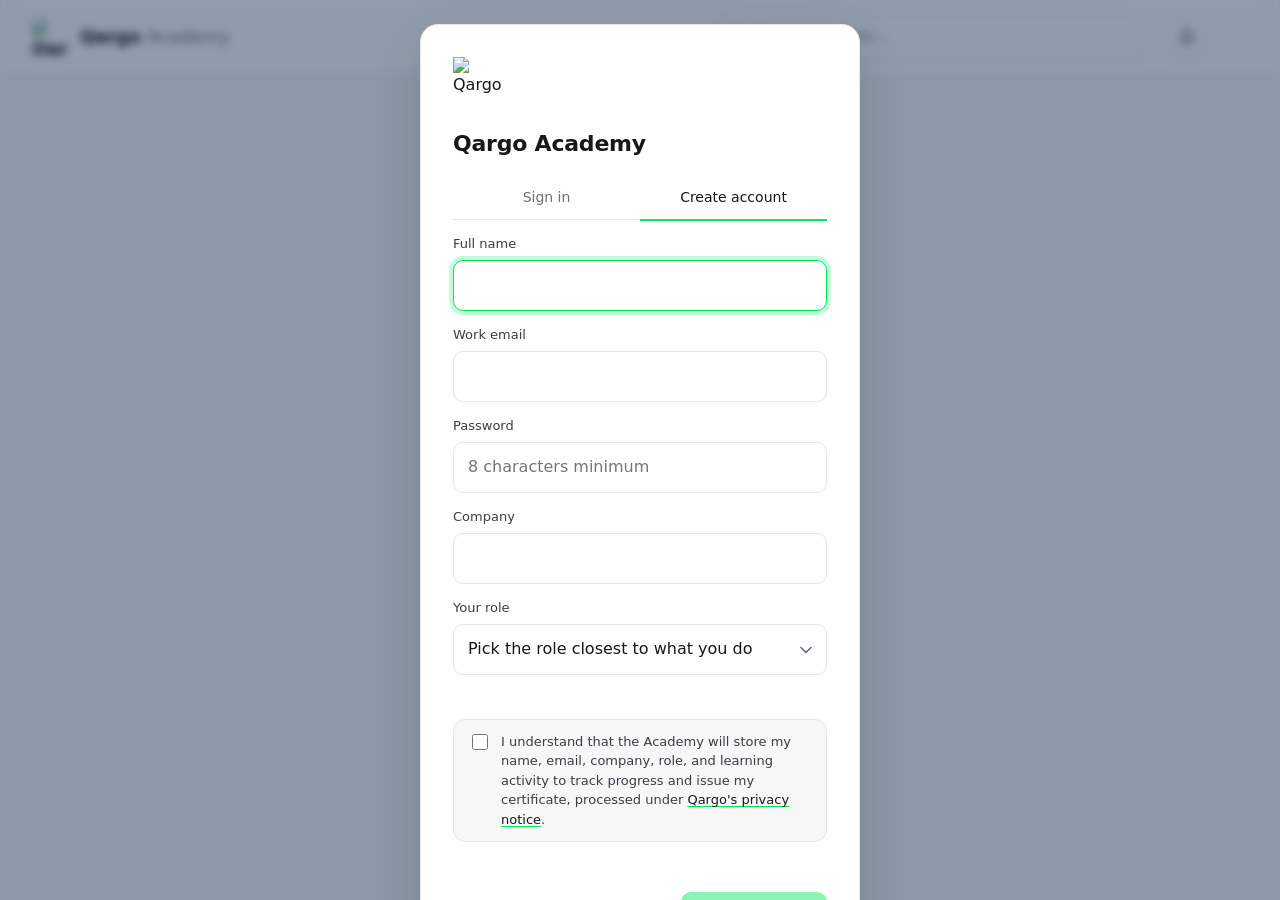
==== index.html @ 559d06f2 "Add PWA bottom nav with home, leaderboard, and badges tabs" ====
<!doctype html>
<html lang="en">
<head>
  <meta charset="utf-8" />
  <meta name="viewport" content="width=device-width,initial-scale=1" />
  <meta http-equiv="Content-Security-Policy" content="default-src 'self'; script-src 'self' 'unsafe-inline'; style-src 'self' 'unsafe-inline' https://fonts.googleapis.com; font-src https://fonts.gstatic.com; img-src 'self' data: https:; connect-src 'self' https://academy-reporter.alvaro-avelar.workers.dev; frame-src https://www.loom.com https://www.youtube.com https://app.storylane.io https://qargo.storylane.io; object-src 'none'; base-uri 'self';" />
  <title>Qargo Academy</title>
  <link rel="preconnect" href="https://fonts.googleapis.com">
  <link rel="preconnect" href="https://fonts.gstatic.com" crossorigin>
  <link href="https://fonts.googleapis.com/css2?family=Inter:wght@400;500;600;700;800&display=swap" rel="stylesheet">
  <link rel="stylesheet" href="styles.css">
</head>
<body>
  <header>
    <a href="#/" class="brand">
      <span class="mark" aria-hidden="true">
        <img src="https://app.qargo.com/assets/Qargo_Icon.png" alt="Qargo" />
      </span>
      <span>Qargo <span class="sub">Academy</span></span>
    </a>
    <div class="crumbs" id="crumbs"></div>
    <div class="spacer"></div>
    <label class="search" id="search-wrap">
      <svg class="search-icon" viewBox="0 0 24 24" fill="none" stroke="currentColor" stroke-width="2" stroke-linecap="round" stroke-linejoin="round" aria-hidden="true"><circle cx="11" cy="11" r="7"></circle><path d="m21 21-4.3-4.3"></path></svg>
      <input id="course-search" type="search" placeholder="Search courses..." autocomplete="off" />
    </label>
    <button class="notif" id="notif-btn" type="button" title="Notifications" aria-label="Notifications" aria-haspopup="true" aria-expanded="false">
      <svg viewBox="0 0 24 24" fill="none" stroke="currentColor" stroke-width="2" stroke-linecap="round" stroke-linejoin="round" aria-hidden="true"><path d="M6 8a6 6 0 1 1 12 0c0 7 3 9 3 9H3s3-2 3-9"></path><path d="M10.3 21a1.94 1.94 0 0 0 3.4 0"></path></svg>
      <span class="notif-badge" id="notif-badge" hidden></span>
    </button>
    <div class="me" id="me"></div>
  </header>
  <main id="app"></main>

  <nav id="pwa-nav" aria-label="Main navigation">
    <a href="#/" class="pwa-tab" id="pwa-tab-home" aria-label="Home">
      <svg viewBox="0 0 24 24" fill="none" stroke="currentColor" stroke-width="2" stroke-linecap="round" stroke-linejoin="round" aria-hidden="true"><path d="M3 9l9-7 9 7v11a2 2 0 0 1-2 2H5a2 2 0 0 1-2-2z"/><polyline points="9 22 9 12 15 12 15 22"/></svg>
      <span>Home</span>
    </a>
    <a href="#/leaderboard" class="pwa-tab" id="pwa-tab-leaderboard" aria-label="Leaderboard">
      <svg viewBox="0 0 24 24" fill="none" stroke="currentColor" stroke-width="2" stroke-linecap="round" stroke-linejoin="round" aria-hidden="true"><path d="M6 9H4.5a2.5 2.5 0 0 1 0-5H6"/><path d="M18 9h1.5a2.5 2.5 0 0 0 0-5H18"/><path d="M4 22h16"/><path d="M10 14.66V17c0 .55-.47.98-.97 1.21C7.85 18.75 7 20.24 7 22"/><path d="M14 14.66V17c0 .55.47.98.97 1.21C16.15 18.75 17 20.24 17 22"/><path d="M18 2H6v7a6 6 0 0 0 12 0V2Z"/></svg>
      <span>Leaderboard</span>
    </a>
    <a href="#/badges" class="pwa-tab" id="pwa-tab-badges" aria-label="Badges">
      <svg viewBox="0 0 24 24" fill="none" stroke="currentColor" stroke-width="2" stroke-linecap="round" stroke-linejoin="round" aria-hidden="true"><circle cx="12" cy="8" r="6"/><path d="M15.477 12.89 17 22l-5-3-5 3 1.523-9.11"/></svg>
      <span>Badges</span>
    </a>
  </nav>

  <script src="app.js" defer></script>
</body>
</html>
---- styles.css ----
:root {
  /* Qargo palette — dark grey chrome + bright Qargo green as the sole accent. */
  --brand-950: #0A0B0D;
  --brand-900: #17181B;   /* primary dark surface (sidebar, headings, brand mark) */
  --brand-800: #23252A;
  --brand-700: #3A3D44;   /* tertiary dark grey — small text, subtle labels */
  --brand-600: #00E85B;   /* QARGO GREEN — primary action, progress, accent */
  --brand-500: #00C44C;   /* darker green — button hover */
  --brand-100: #BDF8D0;   /* soft green chip bg */
  --brand-50:  #EBFDF1;   /* barely-there green tint */

  --ink-900: #17181B;
  --ink-700: #3A3D44;
  --ink-500: #6B7076;
  --ink-300: #A3A7AD;
  --ink-100: #DDE0E4;

  --surface:   #FFFFFF;
  --surface-2: #F7F7F8;
  --border:    #E5E7EB;

  --good:   #10B981;
  --bad:    #E04D4D;
  --yellow: #FFC43D;

  --radius: 14px;
  --radius-lg: 20px;

  /* Alias kept for back-compat — same as --brand-600. */
  --accent-lime: #00E85B;
  --accent-lime-soft: rgba(0, 232, 91, 0.20);

  --header-h: 68px;
  --shadow-sm: 0 1px 2px rgba(10,11,13,.04), 0 1px 1px rgba(10,11,13,.03);
  --shadow-md: 0 6px 18px rgba(10,11,13,.08);
  --shadow-lg: 0 18px 48px rgba(10,11,13,.14);
}
* { box-sizing: border-box; }
html, body { margin: 0; padding: 0; background: var(--surface-2); color: var(--ink-900); }
body {
  font-family: "Inter", -apple-system, BlinkMacSystemFont, "Segoe UI", system-ui, sans-serif;
  line-height: 1.55;
  min-height: 100vh;
  -webkit-font-smoothing: antialiased;
}
/* Links stay readable dark grey, with a Qargo-green underline on hover. */
a { color: var(--brand-900); text-decoration: none; }
a:hover {
  text-decoration: underline;
  text-decoration-color: var(--brand-600);
  text-decoration-thickness: 2px;
  text-underline-offset: 3px;
}

/* Header */
header {
  padding: 14px 32px;
  border-bottom: 1px solid var(--border);
  display: flex; align-items: center; gap: 24px;
  position: sticky; top: 0;
  background: rgba(255,255,255,.9);
  backdrop-filter: saturate(180%) blur(10px);
  z-index: 10;
}
header .brand {
  display: flex; align-items: center; gap: 12px;
  font-weight: 700; color: var(--brand-900);
  letter-spacing: -0.01em; font-size: 18px;
}
header .brand:hover { text-decoration: none; }
header .brand .mark {
  width: 36px; height: 36px; border-radius: 10px;
  background: transparent;
  display: grid; place-items: center;
}
header .brand .mark img {
  width: 36px; height: 36px;
  object-fit: contain;
  display: block;
}
header .brand .sub { color: var(--ink-500); font-weight: 500; }
header .spacer { flex: 1; }
header .crumbs { color: var(--ink-500); font-size: 14px; }
header .crumbs a { color: inherit; }

/* Center search bar */
header .search {
  flex: 0 1 420px;
  position: relative;
  display: flex; align-items: center;
}
header .search svg.search-icon {
  position: absolute; left: 16px; width: 16px; height: 16px;
  color: var(--ink-500);
  pointer-events: none;
}
header .search input {
  width: 100%;
  padding: 11px 16px 11px 42px;
  border: 1px solid var(--border);
  border-radius: 12px;
  background: var(--surface);
  font: inherit; font-size: 14px;
  color: var(--ink-900);
  outline: none;
  transition: border-color .15s, box-shadow .15s;
  box-shadow: var(--shadow-sm);
}
header .search input:focus {
  border-color: var(--brand-600);
  box-shadow: 0 0 0 4px rgba(0,232,91,.18);
}
header .search input::placeholder { color: var(--ink-500); }

/* Notification bell */
header .notif {
  position: relative;
  width: 40px; height: 40px;
  display: grid; place-items: center;
  border: 1px solid var(--border);
  border-radius: 12px;
  background: var(--surface);
  color: var(--ink-700);
  cursor: pointer;
  box-shadow: var(--shadow-sm);
}
header .notif svg { width: 18px; height: 18px; }
header .notif:hover { background: var(--surface-2); }
header .notif[aria-expanded="true"] {
  background: var(--surface-2);
  border-color: var(--brand-600);
}

/* Badge pulse: the green count badge breathes while there are unread
   items. The .has-unread class is added by renderNotificationsBadge.
   Pauses while the popover is open (aria-expanded="true") since the
   learner is already looking at the notifications. The scale lives on
   the badge, not the bell SVG, so the icon itself stays stable and the
   colour pill is what catches the eye. */
@keyframes notif-pulse {
  0%, 100% { transform: scale(1); }
  50%      { transform: scale(1.18); }
}
header .notif.has-unread .notif-badge {
  transform-origin: center;
  animation: notif-pulse 1.8s ease-in-out infinite;
}
header .notif.has-unread[aria-expanded="true"] .notif-badge {
  animation: none;
}
@media (prefers-reduced-motion: reduce) {
  header .notif.has-unread .notif-badge { animation: none; }
}
/* Real unread badge: shows the count, hidden when count is 0. Replaces
   the old decorative always-on dot so the indicator now means something. */
header .notif .notif-badge {
  position: absolute;
  top: -4px;
  right: -4px;
  min-width: 18px;
  height: 18px;
  padding: 0 5px;
  border-radius: 9px;
  background: #E04D4D;
  color: #fff;
  font-size: 11px;
  font-weight: 700;
  line-height: 18px;
  text-align: center;
  box-shadow: 0 0 0 2px var(--surface);
  pointer-events: none;
}
header .notif .notif-badge[hidden] { display: none; }

/* Radiating wave: a ring that grows out of the badge and fades, like a
   ping. Disabled while the popover is open and for reduced-motion. */
header .notif.has-unread .notif-badge::after {
  content: "";
  position: absolute;
  inset: 0;
  border-radius: inherit;
  box-shadow: 0 0 0 2px #E04D4D;
  animation: notif-wave 1.8s ease-out infinite;
  pointer-events: none;
}
header .notif.has-unread[aria-expanded="true"] .notif-badge::after { animation: none; }
@keyframes notif-wave {
  0%   { transform: scale(1);   opacity: 0.7; }
  100% { transform: scale(2.4); opacity: 0; }
}
@media (prefers-reduced-motion: reduce) {
  header .notif.has-unread .notif-badge::after { animation: none; }
}

/* Notifications popover. Anchored to the bell at render time via inline
   top/right values; styling here covers everything else. */
.notif-popover {
  position: fixed;
  width: 380px;
  max-width: calc(100vw - 32px);
  max-height: calc(100vh - 100px);
  display: flex;
  flex-direction: column;
  background: var(--surface);
  border: 1px solid var(--border);
  border-radius: 14px;
  box-shadow: var(--shadow-lg);
  z-index: 100;
  overflow: hidden;
  animation: notif-pop-in 0.15s ease-out;
}
@keyframes notif-pop-in {
  from { opacity: 0; transform: translateY(-4px); }
  to   { opacity: 1; transform: translateY(0); }
}
.notif-popover-header {
  display: flex;
  align-items: center;
  justify-content: space-between;
  padding: 14px 16px;
  border-bottom: 1px solid var(--border);
}
.notif-popover-header .title {
  font-weight: 700;
  font-size: 14px;
  color: var(--brand-900);
}
.notif-popover-header .link {
  background: none;
  border: none;
  color: var(--brand-900);
  font-size: 13px;
  font-weight: 500;
  cursor: pointer;
  padding: 0;
  text-decoration: underline;
  text-decoration-color: var(--brand-600);
  text-underline-offset: 3px;
}
.notif-popover-header .link[hidden] { display: none; }
.notif-popover-header .link:hover { color: var(--brand-600); }

.notif-list {
  overflow-y: auto;
  flex: 1;
}
.notif-empty {
  padding: 32px 16px;
  text-align: center;
  font-size: 13px;
  color: var(--ink-500);
}

/* One notification row. Three-column layout: category icon, body text,
   unread dot. Anchor and div variants share styling — anchor adds the
   click-to-navigate behaviour. */
.notif-item {
  display: grid;
  grid-template-columns: 36px 1fr 12px;
  gap: 12px;
  align-items: flex-start;
  padding: 14px 16px;
  border-bottom: 1px solid var(--border);
  text-decoration: none;
  color: inherit;
  cursor: pointer;
  transition: background 0.15s;
}
.notif-item:last-child { border-bottom: none; }
.notif-item:hover {
  background: var(--surface-2);
  text-decoration: none;
}
.notif-item.unread { background: rgba(0, 232, 91, 0.04); }
.notif-item.unread:hover { background: rgba(0, 232, 91, 0.07); }

/* Category icon. The colour accent is what makes the type recognisable
   at a glance without reading the label. */
.notif-icon {
  width: 36px;
  height: 36px;
  border-radius: 10px;
  display: grid;
  place-items: center;
  flex: none;
}
.notif-icon svg { width: 18px; height: 18px; }
.notif-item.cat-feature .notif-icon {
  background: var(--brand-50);
  color: var(--brand-600);
}
.notif-item.cat-academy .notif-icon {
  background: rgba(99, 102, 241, 0.10);
  color: rgb(79, 70, 229);
}
.notif-item.cat-general .notif-icon {
  background: var(--surface-2);
  color: var(--ink-500);
}

.notif-body { min-width: 0; }
.notif-meta {
  display: flex;
  align-items: center;
  gap: 6px;
  font-size: 11px;
  text-transform: uppercase;
  letter-spacing: 0.06em;
  color: var(--ink-500);
  margin-bottom: 4px;
}
.notif-meta .notif-cat { font-weight: 700; }
.notif-item.cat-feature .notif-cat { color: var(--brand-600); }
.notif-item.cat-academy .notif-cat { color: rgb(79, 70, 229); }
.notif-item.cat-general .notif-cat { color: var(--ink-500); }
.notif-meta .notif-dot { opacity: 0.6; }
.notif-meta .notif-time { text-transform: none; letter-spacing: 0; }

.notif-title {
  font-size: 14px;
  font-weight: 600;
  color: var(--brand-900);
  line-height: 1.35;
  margin-bottom: 4px;
}
.notif-message {
  font-size: 13px;
  color: var(--ink-700);
  line-height: 1.5;
}

/* Small dot in the right column for unread state. Lined up with the
   middle of the icon so it reads as a paired indicator. */
.notif-unread-dot {
  width: 8px;
  height: 8px;
  border-radius: 50%;
  background: var(--brand-600);
  margin-top: 14px;
}

@media (max-width: 640px) {
  .notif-popover {
    width: calc(100vw - 16px);
    right: 8px !important;
  }
}

main { max-width: 1200px; margin: 0 auto; padding: 40px 32px 80px; }
main.course-view { max-width: none; margin: 0; padding: 0; }
main.home-view { max-width: none; margin: 0; padding: 0 0 80px; }
main.home-view .home-content {
  max-width: 1200px; margin: 0 auto; padding: 48px 32px 0;
}
@media (max-width: 640px) {
  main.home-view .home-content { padding: 32px 20px 0; }
}
body.in-course header .search,
body.in-course header .notif { display: none; }

/* ------------------------------------------------------------------ */
/* Course view — Immersive newspaper feel                             */
/* Full-bleed main column, sidebar becomes a collapsible drawer       */
/* toggled from a floating pin at the bottom-left.                    */
/* ------------------------------------------------------------------ */
.course-layout {
  display: block;
  position: relative;
  min-height: calc(100vh - var(--header-h));
}
.course-sidebar {
  background: var(--brand-900);
  color: #fff;
  padding: 64px 28px 40px;
  position: fixed;
  top: var(--header-h);
  left: 0;
  width: 340px;
  height: calc(100vh - var(--header-h));
  overflow-y: auto;
  border-right: 1px solid #0A1E3A;
  transform: translateX(-100%);
  transition: transform .3s cubic-bezier(.4,0,.2,1);
  z-index: 45;
  box-shadow: 0 0 32px rgba(5,13,26,.2);
}
.course-sidebar[aria-hidden="false"] { transform: translateX(0); }
.course-sidebar-backdrop {
  position: fixed;
  inset: var(--header-h) 0 0 0;
  background: rgba(5,13,26,.45);
  opacity: 0;
  pointer-events: none;
  transition: opacity .3s;
  z-index: 40;
}
.course-sidebar-backdrop.visible { opacity: 1; pointer-events: auto; }
.course-sidebar-close {
  position: absolute;
  top: 16px; right: 16px;
  width: 34px; height: 34px;
  background: transparent; border: 0;
  color: rgba(255,255,255,.6);
  border-radius: 8px;
  cursor: pointer;
  display: flex; align-items: center; justify-content: center;
  transition: background .15s, color .15s;
}
.course-sidebar-close:hover { background: rgba(255,255,255,.1); color: #fff; }
.course-sidebar .back-link {
  color: rgba(255,255,255,.72);
  font-size: 13px;
  display: inline-flex; align-items: center; gap: 6px;
  margin-bottom: 24px;
}
.course-sidebar .back-link:hover { color: #fff; }
.course-sidebar .eyebrow {
  font-size: 11px; letter-spacing: .18em; text-transform: uppercase;
  color: rgba(255,255,255,.55); font-weight: 700;
  margin-bottom: 10px;
}
.course-sidebar .course-title {
  font-size: 22px; line-height: 1.2; font-weight: 700;
  color: #fff; margin: 0 0 18px; letter-spacing: -0.01em;
}
.course-sidebar .pct-row {
  display: flex; align-items: center; gap: 10px;
  font-size: 11px; letter-spacing: .14em; text-transform: uppercase;
  color: rgba(255,255,255,.7); font-weight: 700;
  margin: 0 0 10px;
}
.course-sidebar .pct-track {
  height: 4px; border-radius: 999px;
  background: rgba(255,255,255,.14);
  overflow: hidden;
  margin-bottom: 22px;
}
.course-sidebar .pct-fill {
  height: 100%; width: 0%;
  background: var(--accent-lime);
  transition: width .3s ease;
}

/* Numbered section list with vertical track */
.sections {
  list-style: none; padding: 0; margin: 0;
  position: relative;
}
.sections::before {
  content: "";
  position: absolute;
  left: 11px; top: 8px; bottom: 8px;
  width: 2px; background: rgba(255,255,255,.14);
}
.sections li {
  position: relative;
  padding: 10px 12px 10px 38px;
  border-radius: 10px;
  cursor: pointer;
  color: rgba(255,255,255,.78);
  font-size: 14px; line-height: 1.4;
  transition: background .15s, color .15s;
}
.sections li:hover { background: rgba(255,255,255,.06); color: #fff; }
.sections li .dot {
  position: absolute;
  left: 4px; top: 13px;
  width: 16px; height: 16px; border-radius: 50%;
  background: var(--brand-900);
  border: 2px solid rgba(255,255,255,.35);
  box-sizing: border-box;
  transition: border-color .2s, background .2s, box-shadow .2s;
}
.sections li.done .dot {
  background: var(--accent-lime);
  border-color: var(--accent-lime);
}
.sections li.current {
  background: rgba(255,255,255,.08);
  color: #fff;
}
.sections li.current .dot {
  border-color: var(--accent-lime);
  box-shadow: 0 0 0 4px var(--accent-lime-soft);
}
.sections li .status {
  display: block;
  font-size: 10px; letter-spacing: .14em; text-transform: uppercase;
  color: rgba(255,255,255,.45); margin-top: 2px; font-weight: 600;
}
.sections li.done .status    { color: var(--accent-lime); }
.sections li.current .status { color: rgba(255,255,255,.85); }

/* Main reading column — full-bleed, newspaper feel.
   Prose stays comfortable at ~780px; embed-heavy sections break out wider. */
.course-main {
  padding: 0;
  max-width: none;
  width: 100%;
  margin: 0;
}
.course-main .section-wrap {
  max-width: 780px;
  margin-left: auto;
  margin-right: auto;
  padding-left: 40px;
  padding-right: 40px;
}
.course-main .section-wrap.has-embed {
  max-width: 1080px;
}
@supports selector(:has(*)) {
  .course-main .section-wrap:has(.block.embed) { max-width: 1080px; }
}
/* Full-viewport immersive hero with backdrop image. */
.course-main .course-hero {
  position: relative;
  max-width: none;
  width: 100%;
  margin: 0;
  padding: 64px 40px 96px;
  min-height: calc(100vh - var(--header-h));
  display: flex;
  flex-direction: column;
  align-items: center;
  justify-content: center;
  text-align: center;
  color: #fff;
  overflow: hidden;
  border-bottom: 0;
  background:
    linear-gradient(180deg, rgba(5,13,26,.28) 0%, rgba(5,13,26,.78) 100%),
    url("https://transportmedia.be/wp-content/uploads/2024/06/Qargo-Team-1.jpg") center/cover no-repeat;
}
.course-main .course-hero .hero-inner {
  max-width: 820px;
  display: flex;
  flex-direction: column;
  align-items: center;
  gap: 18px;
}
.course-main .course-hero .meta {
  font-size: 12px; letter-spacing: .2em; text-transform: uppercase;
  color: var(--brand-600); font-weight: 700;
  margin-bottom: 0;
  display: inline-block;
}
.course-main .course-hero .meta::before { display: none; }
.course-main .course-hero h1 {
  font-size: 72px; line-height: 1.02; margin: 0;
  letter-spacing: -0.028em; font-weight: 800;
  color: #fff;
  text-shadow: 0 2px 24px rgba(0,0,0,.22);
}
.course-main .course-hero p {
  color: rgba(255,255,255,.92);
  font-size: 20px; line-height: 1.5;
  max-width: 620px; margin: 0;
  text-shadow: 0 1px 10px rgba(0,0,0,.2);
}
.course-main .course-hero .hero-start {
  position: absolute;
  bottom: 56px; left: 50%;
  transform: translateX(-50%);
  display: inline-flex; align-items: center; gap: 12px;
  background: var(--brand-600);
  color: var(--brand-900);
  padding: 16px 32px;
  border: 0; border-radius: 999px;
  font: inherit; font-weight: 700;
  font-size: 13px; letter-spacing: .16em;
  text-transform: uppercase;
  cursor: pointer;
  box-shadow: 0 14px 36px rgba(0,232,91,.38), 0 4px 16px rgba(5,13,26,.3);
  transition: transform .15s, box-shadow .15s, background .15s;
}
.course-main .course-hero .hero-start:hover {
  background: var(--brand-500);
  transform: translateX(-50%) translateY(-2px);
  box-shadow: 0 20px 44px rgba(0,232,91,.45), 0 6px 20px rgba(5,13,26,.35);
}
.course-main .course-hero .hero-start:active {
  transform: translateX(-50%) translateY(0);
}
.course-main .course-hero .hero-start svg {
  animation: hero-bob 1.8s ease-in-out infinite;
}
@keyframes hero-bob {
  0%, 100% { transform: translateY(0); }
  50%      { transform: translateY(3px); }
}

.section-wrap {
  scroll-margin-top: calc(var(--header-h) + 16px);
}
.course-main .section-wrap {
  padding-top: 96px;
  padding-bottom: 96px;
}
.course-main .section-wrap .section-label {
  font-size: 12px; letter-spacing: .18em; text-transform: uppercase;
  color: var(--brand-600); font-weight: 700;
  margin-bottom: 14px;
  display: inline-block;
}
.course-main .section-wrap .section-label::before { display: none; }
.course-main .section-wrap h2.section-title {
  margin: 0 0 48px;
  font-size: 52px; line-height: 1.05;
  color: var(--brand-900); font-weight: 800;
  letter-spacing: -0.025em;
}

/* Frameless article-style block inside course view.
   Specific interactive block types (summary, embed, quiz, accordion,
   flashcards, match) bring their own visual containment, so removing the
   outer card chrome doesn't make them look unstyled. */
.course-main .block > .kind { display: none; }
.course-main .block {
  background: transparent;
  border: 0;
  border-radius: 0;
  padding: 0;
  margin: 56px 0;
  box-shadow: none;
}
.course-main .block h3 {
  font-size: 32px;
  line-height: 1.15;
  margin: 0 0 20px;
  font-weight: 700;
  letter-spacing: -0.01em;
}
.course-main .block .prose {
  font-size: 18px;
  line-height: 1.75;
  color: var(--ink-700);
}
.course-main .block .prose .lead-p {
  font-size: 22px;
  line-height: 1.5;
  font-weight: 500;
  margin: 0 0 20px;
  color: var(--brand-900);
}
.course-main .block .prose p { margin: 18px 0; }

/* Re-add chrome for summary block (needs the gradient card) */
.course-main .block.summary-block {
  padding: 36px 40px;
  border: 1px solid var(--brand-600);
  border-radius: 18px;
  margin: 80px 0 64px;
  background: linear-gradient(180deg, var(--brand-50), var(--surface));
}
/* Accordion block: keep generous spacing but no outer shell */
.course-main .block.accordion-block { margin: 56px 0; }
/* Resumed blocks: completed in a previous session, pre-seeded from D1 */
.course-main .block[data-resumed]::after {
  content: "Completed in a previous session";
  display: block;
  margin-top: 16px;
  font-size: 12px;
  color: var(--good);
  letter-spacing: .02em;
}
/* Embed / quiz / match / flash: live happily without the outer card */

/* Full-width lesson-transition banner that bleeds past the prose column
   and acts as a scroll gate — next lesson is hidden until the button is
   clicked, so the natural end of one lesson's content IS this banner. */
.lesson-transition {
  width: 100%;
  padding: 72px 24px;
  background: #E4E9EF;
  border-top: 1px solid #CED5DD;
  border-bottom: 1px solid #CED5DD;
  opacity: 0;
  transform: translateY(32px);
  transition:
    opacity .7s cubic-bezier(.22,1,.36,1),
    transform .7s cubic-bezier(.22,1,.36,1);
}
.lesson-transition.in-view {
  opacity: 1;
  transform: translateY(0);
}
.lesson-transition button {
  display: block;
  max-width: 780px;
  margin: 0 auto;
  width: 100%;
  text-align: center;
  color: var(--ink-900);
  background: transparent;
  border: 0;
  padding: 0;
  font: inherit;
  font-size: 15px; font-weight: 800;
  letter-spacing: .16em; text-transform: uppercase;
  cursor: pointer;
  transition: transform .15s;
}
.lesson-transition button:hover { transform: translateY(-2px); }
.lesson-transition .arrow {
  display: inline-flex; vertical-align: middle;
  margin-right: 16px; color: var(--brand-600);
}
.lesson-transition .next-title {
  vertical-align: middle;
  color: var(--brand-600);
}
.lesson-transition.is-last {
  background: var(--brand-900);
  border: 0;
  padding: 80px 24px;
}
.lesson-transition.is-last .next-title {
  color: var(--brand-600);
}
.lesson-transition.is-last .arrow { color: var(--brand-600); }

/* Progressive reveal — lessons beyond the current one stay hidden so the
   learner has to click the lesson-transition button to advance. */
.section-wrap.is-locked,
.lesson-transition.is-locked {
  display: none;
}
/* Animate a freshly revealed section fading + sliding in. */
@keyframes lesson-reveal {
  from { opacity: 0; transform: translateY(48px); }
  to   { opacity: 1; transform: translateY(0); }
}
.section-wrap.just-revealed {
  animation: lesson-reveal .8s cubic-bezier(.22,1,.36,1) forwards;
}

/* Floating current-lesson pin — replaces the always-visible sidebar.
   Click to open the collapsible table of contents. */
.course-pin {
  position: fixed;
  left: 24px; bottom: 24px;
  display: flex; align-items: center; gap: 14px;
  background: var(--brand-900);
  color: #fff;
  padding: 14px 18px;
  border-radius: 14px;
  border: 0;
  text-align: left; cursor: pointer;
  max-width: min(360px, 68vw);
  z-index: 46;
  font: inherit;
  box-shadow: 0 18px 40px rgba(5,13,26,.3);
  transition: transform .15s, box-shadow .15s;
}
.course-pin {
  transition: transform .25s, opacity .25s, box-shadow .15s;
}
.course-pin:hover {
  transform: translateY(-2px);
  box-shadow: 0 24px 48px rgba(5,13,26,.36);
}
.course-pin.pin-hidden {
  opacity: 0;
  pointer-events: none;
  transform: translateY(20px);
}
.course-pin .pin-text { flex: 1; min-width: 0; }
.course-pin .pin-eyebrow {
  font-size: 10px; letter-spacing: .18em; text-transform: uppercase;
  color: var(--brand-600); font-weight: 700;
  margin-bottom: 3px;
}
.course-pin .pin-title {
  font-size: 14px; font-weight: 700; line-height: 1.3;
  color: #fff;
  display: -webkit-box;
  -webkit-line-clamp: 2;
  -webkit-box-orient: vertical;
  overflow: hidden;
}
.course-pin .pin-chev {
  flex: none;
  color: rgba(255,255,255,.55);
  transition: color .15s;
}
.course-pin:hover .pin-chev { color: #fff; }
.course-pin[aria-expanded="true"] { opacity: 0; pointer-events: none; }

/* Legacy .lesson-end (no longer rendered) — kept hidden as a safety net */
.lesson-end { display: none; }

/* Prev/Next navigation at the end of the course */
.course-nav {
  display: flex; justify-content: space-between; gap: 12px;
  margin-top: 36px; padding-top: 24px;
  border-top: 1px solid var(--border);
}
.course-nav a, .course-nav button {
  background: var(--surface);
  border: 1px solid var(--border);
  color: var(--ink-900);
  padding: 12px 18px; border-radius: 12px;
  font: inherit; font-weight: 600; cursor: pointer;
  text-decoration: none;
}
.course-nav a:hover, .course-nav button:hover {
  border-color: var(--brand-600); color: var(--brand-700);
}

@media (max-width: 900px) {
  .course-sidebar { width: 86vw; max-width: 340px; padding: 56px 20px 32px; }
  .sections li { padding: 8px 10px 8px 34px; }
  .course-main .section-wrap { padding-left: 22px; padding-right: 22px; }
  .course-main .course-hero { padding: 48px 22px 104px; }
  .course-main .course-hero h1 { font-size: 40px; }
  .course-main .course-hero p { font-size: 17px; }
  .course-main .course-hero .hero-start { bottom: 28px; padding: 13px 22px; font-size: 12px; }
  .course-main .section-wrap { padding-top: 64px; padding-bottom: 64px; }
  .course-main .section-wrap h2.section-title { font-size: 32px; margin-bottom: 32px; }
  .course-main .block h3 { font-size: 24px; }
  .course-main .block .prose { font-size: 16px; line-height: 1.7; }
  .course-main .block .prose .lead-p { font-size: 19px; }
  .course-main .block.summary-block { padding: 24px; }
  .lesson-transition { padding: 32px 20px 100px; }
  .course-pin { left: 16px; bottom: 16px; max-width: calc(100vw - 32px); }
}

h1 {
  font-size: 34px; line-height: 1.15; margin: 0 0 8px;
  font-weight: 700; letter-spacing: -0.02em; color: var(--brand-900);
}
h2 { font-size: 22px; margin: 36px 0 14px; font-weight: 700; color: var(--brand-900); letter-spacing: -0.01em; }
p.lead { color: var(--ink-500); margin: 0 0 28px; font-size: 16px; max-width: 640px; }

/* Hero */
.hero {
  margin: 0 0 28px;
  padding: 56px 56px 52px;
  border-radius: 24px;
  background:
    radial-gradient(900px 280px at 90% -30%, rgba(0,232,91,.14), transparent 60%),
    linear-gradient(180deg, #ffffff 0%, #f4f5f6 100%);
  border: 1px solid var(--border);
  box-shadow: var(--shadow-sm);
}
.hero .eyebrow {
  display: inline-flex; align-items: center;
  font-size: 12px; text-transform: uppercase;
  letter-spacing: .14em; color: var(--brand-600); font-weight: 700;
  padding: 8px 16px; border-radius: 999px;
  background: var(--brand-900);
  margin-bottom: 22px;
}
.hero h1 {
  margin: 0 0 14px;
  font-size: 52px; line-height: 1.05;
  letter-spacing: -0.025em;
  font-weight: 800;
}
.hero p {
  color: var(--ink-700); font-size: 17px; max-width: 560px;
  margin: 0 0 28px;
}
.hero .cta-row { display: flex; gap: 12px; flex-wrap: wrap; }
.hero .btn {
  display: inline-flex; align-items: center; gap: 8px;
  font: inherit; font-size: 15px; font-weight: 700;
  padding: 14px 22px; border-radius: 14px;
  cursor: pointer; border: 1px solid transparent;
  text-decoration: none;
  transition: transform .05s, box-shadow .15s, background .15s, border-color .15s;
}
.hero .btn-primary {
  background: var(--brand-600);
  color: var(--brand-900);
  box-shadow: 0 8px 20px rgba(0,232,91,.32);
}
.hero .btn-primary:hover { background: var(--brand-500); text-decoration: none; }
.hero .btn-primary:active { transform: translateY(1px); }
.hero .btn-ghost {
  background: var(--surface);
  color: var(--brand-900);
  border-color: var(--border);
  box-shadow: var(--shadow-sm);
}
.hero .btn-ghost:hover { border-color: var(--brand-600); text-decoration: none; }

/* Home hero (full-bleed, photo backdrop) — used only on the catalog page */
.home-hero {
  position: relative;
  width: 100%;
  min-height: min(560px, 62vh);
  padding: 80px 32px 96px;
  display: flex; align-items: center;
  color: #fff;
  overflow: hidden;
  background:
    linear-gradient(180deg, rgba(5,13,26,.38) 0%, rgba(5,13,26,.78) 100%),
    url("https://www.qargo.com/u/2025/07/Qargo-tms-1-1.avif") center/cover no-repeat;
}
.home-hero-inner {
  max-width: 1200px; margin: 0 auto; width: 100%;
}
.home-hero .eyebrow {
  display: inline-flex; align-items: center;
  font-size: 12px; text-transform: uppercase;
  letter-spacing: .14em; color: var(--brand-600); font-weight: 700;
  padding: 8px 16px; border-radius: 999px;
  background: rgba(5,13,26,.72);
  backdrop-filter: blur(6px);
  margin-bottom: 22px;
}
.home-hero h1 {
  margin: 0 0 14px;
  font-size: 60px; line-height: 1.02;
  letter-spacing: -0.025em;
  font-weight: 800;
  color: #fff;
  text-shadow: 0 2px 24px rgba(0,0,0,.22);
  max-width: 780px;
}
.home-hero p {
  color: rgba(255,255,255,.92);
  font-size: 18px; line-height: 1.55;
  max-width: 620px;
  margin: 0 0 32px;
}
.home-hero .cta-row { display: flex; gap: 12px; flex-wrap: wrap; }
.home-hero .btn {
  display: inline-flex; align-items: center; gap: 8px;
  font: inherit; font-size: 15px; font-weight: 700;
  padding: 14px 24px; border-radius: 14px;
  cursor: pointer; border: 1px solid transparent;
  text-decoration: none;
  transition: transform .05s, box-shadow .15s, background .15s, border-color .15s, color .15s;
}
.home-hero .btn-primary {
  background: var(--brand-600);
  color: var(--brand-900);
  box-shadow: 0 10px 26px rgba(0,232,91,.38);
}
.home-hero .btn-primary:hover { background: var(--brand-500); text-decoration: none; }
.home-hero .btn-primary:active { transform: translateY(1px); }
.home-hero .btn-ghost {
  background: transparent;
  color: #fff;
  border-color: rgba(255,255,255,.6);
  box-shadow: none;
}
.home-hero .btn-ghost:hover {
  background: rgba(255,255,255,.12);
  border-color: #fff;
  text-decoration: none;
}
@media (max-width: 960px) {
  .home-hero { min-height: 440px; padding: 64px 28px 72px; }
  .home-hero h1 { font-size: 44px; }
  .home-hero p { font-size: 16px; }
}
@media (max-width: 640px) {
  .home-hero { min-height: 360px; padding: 48px 20px 56px; }
  .home-hero h1 { font-size: 34px; }
}

/* Stats cards */
.stats {
  display: grid; grid-template-columns: repeat(3, 1fr); gap: 18px;
  margin-bottom: 40px;
}
.stat-card {
  display: flex; align-items: center; gap: 16px;
  background: var(--surface);
  border: 1px solid var(--border);
  border-radius: 16px;
  padding: 20px 22px;
  box-shadow: var(--shadow-sm);
}
.stat-card .icon {
  width: 52px; height: 52px; border-radius: 12px;
  background: var(--brand-50);
  color: var(--brand-600);
  display: grid; place-items: center;
  flex-shrink: 0;
}
.stat-card .icon svg { width: 24px; height: 24px; }
.stat-card .num {
  font-size: 30px; font-weight: 800; color: var(--brand-900);
  line-height: 1; letter-spacing: -0.02em;
}
.stat-card .label {
  margin-top: 4px; font-size: 14px; color: var(--ink-500);
  font-weight: 500;
}
@media (max-width: 860px) {
  .stats { grid-template-columns: 1fr; }
}

/* Section header (title + subtitle + view all) */
.section-header {
  display: flex; align-items: flex-end; justify-content: space-between;
  gap: 16px; margin: 8px 0 18px;
}
.section-header .title { font-size: 26px; font-weight: 800; color: var(--brand-900); margin: 0 0 4px; letter-spacing: -0.02em; }
.section-header .sub { font-size: 14px; color: var(--ink-500); margin: 0; }
.section-header .sub .role-accent { color: var(--brand-600); font-weight: 700; }
.section-header .view-all {
  display: inline-flex; align-items: center; gap: 4px;
  padding: 8px 14px; border-radius: 10px;
  border: 1px solid var(--border);
  background: var(--surface);
  font: inherit; font-size: 13px; font-weight: 600;
  color: var(--brand-900);
  text-decoration: none;
  box-shadow: var(--shadow-sm);
}
.section-header .view-all:hover { border-color: var(--brand-600); text-decoration: none; }

/* Continue Learning */
.continue-card {
  display: flex; align-items: center; gap: 20px;
  background: var(--surface);
  border: 1px solid var(--border);
  border-radius: 16px;
  padding: 20px 24px;
  box-shadow: var(--shadow-sm);
  margin-bottom: 20px;
}
.continue-card .icon {
  width: 52px; height: 52px; border-radius: 12px;
  background: var(--brand-50); color: var(--brand-600);
  display: grid; place-items: center; flex-shrink: 0;
}
.continue-card .icon svg { width: 24px; height: 24px; }
.continue-card .body { flex: 1; min-width: 0; }
.continue-card .t { font-size: 17px; font-weight: 700; color: var(--brand-900); margin: 0 0 2px; }
.continue-card .d { font-size: 13px; color: var(--ink-500); margin: 0 0 10px; }
.continue-card .bar-row { display: flex; align-items: center; gap: 12px; }
.continue-card .bar {
  flex: 1; height: 8px; background: var(--ink-100);
  border-radius: 999px; overflow: hidden; max-width: 420px;
}
.continue-card .bar > span {
  display: block; height: 100%; background: var(--brand-600);
}
.continue-card .pct { font-size: 13px; font-weight: 700; color: var(--brand-900); }
.continue-card .resume {
  display: inline-flex; align-items: center; gap: 6px;
  background: var(--brand-900); color: var(--brand-600);
  border: 0; border-radius: 12px;
  padding: 12px 20px; font: inherit; font-weight: 700; font-size: 14px;
  cursor: pointer; text-decoration: none;
}
.continue-card .resume:hover { background: var(--brand-800); text-decoration: none; }

/* Home layout: main column (path, cert, grids) + sidebar (stats, badges,
   leaderboard). On desktop the layout is locked to the viewport height
   and each column scrolls independently — the hero and any banner above
   scroll out via the page first, then the two-pane area takes over. */
.home-layout {
  display: grid;
  grid-template-columns: minmax(0, 1fr) 340px;
  gap: 32px;
  align-items: stretch;
  height: calc(100vh - var(--header-h) - 24px);
}
.home-main,
.home-side {
  min-width: 0;
  height: 100%;
  overflow-y: auto;
  overscroll-behavior: contain;
  padding-right: 6px; /* breathing room for scrollbar */
}
.home-side {
  display: flex; flex-direction: column; gap: 18px;
}
/* Subtle scrollbar styling so the panes feel like quiet reading surfaces */
.home-main::-webkit-scrollbar,
.home-side::-webkit-scrollbar { width: 8px; }
.home-main::-webkit-scrollbar-thumb,
.home-side::-webkit-scrollbar-thumb {
  background: var(--ink-100);
  border-radius: 999px;
}
.home-main::-webkit-scrollbar-thumb:hover,
.home-side::-webkit-scrollbar-thumb:hover {
  background: var(--ink-300);
}
@media (max-width: 1080px) {
  .home-layout {
    grid-template-columns: 1fr;
    height: auto;
  }
  .home-main, .home-side {
    height: auto;
    overflow: visible;
    padding-right: 0;
  }
}

.side-block {
  background: var(--surface);
  border: 1px solid var(--border);
  border-radius: 14px;
  box-shadow: var(--shadow-sm);
  overflow: hidden;
  /* Inside the flex-column .home-side, prevent shrinking — let the column
     scroll instead of compressing card contents. */
  flex-shrink: 0;
}
.side-block-head {
  display: flex; align-items: center; justify-content: space-between;
  gap: 12px;
  width: 100%;
  padding: 12px 16px;
  background: transparent;
  border: 0; cursor: pointer;
  font: inherit; text-align: left;
  color: var(--brand-900);
}
.side-block-head:hover { background: var(--ink-50); }
.side-title {
  margin: 0; font-size: 13px; font-weight: 700; color: var(--brand-900);
  letter-spacing: -0.005em;
}
.side-block-chev {
  width: 18px; height: 18px; color: var(--ink-500);
  transition: transform .2s ease;
  flex-shrink: 0;
}
.side-block[data-collapsed="true"] .side-block-chev { transform: rotate(-90deg); }
.side-block-body {
  padding: 4px 16px 16px;
  transition: padding .2s ease, opacity .2s ease;
}
.side-block[data-collapsed="true"] .side-block-body {
  max-height: 0;
  padding-top: 0; padding-bottom: 0;
  opacity: 0;
  overflow: hidden;
}
.side-sub { margin: 0 0 10px; font-size: 12px; color: var(--ink-500); }

/* Compact learner-progress: inline row of three mini-stats */
.side-stats {
  list-style: none; padding: 0; margin: 0;
  display: grid; grid-template-columns: repeat(3, 1fr);
  gap: 10px;
}
.side-stats li {
  display: flex; flex-direction: column;
  gap: 4px;
  padding: 10px 8px;
  border-radius: 10px;
  background: var(--ink-50);
  text-align: center;
}
.side-stats .num {
  font-size: 20px; font-weight: 800; color: var(--brand-900);
  line-height: 1; letter-spacing: -0.02em;
}
.side-stats .label {
  font-size: 11px; color: var(--ink-500);
  line-height: 1.25;
}

.leaderboard { list-style: none; padding: 0; margin: 4px 0 0; display: flex; flex-direction: column; gap: 0; }
.leaderboard li {
  display: flex; align-items: center; gap: 10px;
  padding: 6px 8px; border-radius: 8px;
  font-size: 12.5px;
}
.leaderboard li .rank {
  width: 22px; text-align: center; font-weight: 800; color: var(--ink-500); font-size: 12px;
}
.leaderboard li:nth-child(1) .rank { color: var(--brand-600); }
.leaderboard li .who { display: flex; flex-direction: column; flex: 1; min-width: 0; }
.leaderboard li .nm {
  font-weight: 600; color: var(--brand-900);
  white-space: nowrap; overflow: hidden; text-overflow: ellipsis;
}
.leaderboard li .co {
  font-size: 11.5px; color: var(--ink-500);
  white-space: nowrap; overflow: hidden; text-overflow: ellipsis;
}
.leaderboard li .pts { font-weight: 700; color: var(--brand-900); font-size: 12.5px; }
.leaderboard li.is-you { background: var(--brand-50); }
.leaderboard li.leaderboard-loading { color: var(--ink-400); font-size: 13px; padding: 10px 0; }
.leaderboard li.is-you .nm { color: var(--brand-900); }
.you-chip {
  display: inline-block; margin-left: 6px;
  background: var(--brand-600); color: var(--brand-900);
  font-size: 10px; font-weight: 800; letter-spacing: .06em;
  padding: 2px 6px; border-radius: 999px; text-transform: uppercase;
}

/* Learning path card */
.path-card {
  background: var(--surface);
  border: 1px solid var(--border);
  border-radius: 20px;
  padding: 28px 28px 24px;
  box-shadow: var(--shadow-sm);
  margin-bottom: 24px;
}
.path-card-head { margin-bottom: 18px; }
.path-meta {
  display: flex; align-items: center; gap: 8px; flex-wrap: wrap;
  font-size: 13px; color: var(--ink-500); margin-bottom: 8px;
}
.path-code {
  font-size: 11px; letter-spacing: .1em; text-transform: uppercase;
  font-weight: 800; color: var(--brand-600);
}
.path-card h3 {
  margin: 0 0 6px; font-size: 24px; font-weight: 800; color: var(--brand-900);
  letter-spacing: -0.02em;
}
.path-card > .path-card-head p { margin: 0; color: var(--ink-500); font-size: 14.5px; }

.path-module-list {
  list-style: none; padding: 0; margin: 0 0 18px;
  display: flex; flex-direction: column; gap: 6px;
}
.path-step {
  display: grid;
  grid-template-columns: 52px 1fr auto;
  align-items: center;
  gap: 14px;
  padding: 12px 14px;
  border: 1px solid var(--border);
  border-radius: 12px;
  background: var(--surface-2);
}
.path-step .step-code {
  font-size: 12px; font-weight: 800; color: var(--brand-900);
  background: var(--surface); border: 1px solid var(--border);
  border-radius: 8px; padding: 4px 0; text-align: center;
  letter-spacing: .04em;
}
.path-step .step-title { font-size: 14.5px; font-weight: 600; color: var(--brand-900); }
.path-step .step-status { font-size: 12px; color: var(--ink-500); font-weight: 600; }
.path-step--active {
  border-color: var(--brand-600);
  background: var(--brand-50);
}
.path-step--active .step-status { color: var(--brand-600); }
.path-step--done .step-code {
  background: var(--brand-600); color: var(--brand-900); border-color: var(--brand-600);
}
.path-step--done .step-status { color: var(--good); }
.path-step--locked { opacity: .65; }
.path-step--locked .step-status { color: var(--ink-300); }

.path-card-foot {
  display: flex; align-items: center; gap: 18px; flex-wrap: wrap;
  border-top: 1px solid var(--border); padding-top: 18px;
}
.path-progress { flex: 1; min-width: 200px; }
.path-progress .bar {
  height: 8px; background: var(--surface-2); border-radius: 999px; overflow: hidden;
  border: 1px solid var(--border);
}
.path-progress .bar > span {
  display: block; height: 100%; background: var(--brand-600);
  transition: width .3s ease;
}
.path-progress .pct { font-size: 12.5px; font-weight: 700; color: var(--ink-500); margin-top: 6px; }
.path-card-foot .btn-primary {
  display: inline-flex; align-items: center; gap: 6px;
  background: var(--brand-600); color: var(--brand-900);
  padding: 12px 22px; border-radius: 12px; border: 0;
  font: inherit; font-weight: 700; font-size: 14px;
  text-decoration: none;
  box-shadow: 0 6px 16px rgba(0,232,91,.22);
}
.path-card-foot .btn-primary:hover { background: var(--brand-500); text-decoration: none; }

/* Empty-state block used inside .path-card when there are no modules to
   show yet (currently the Internal track until content is uploaded to KV).
   Kept generic so other tracks can reuse it later. */
.path-empty {
  display: flex; align-items: flex-start; gap: 16px;
  padding: 22px 20px;
  background: var(--surface-2);
  border: 1px dashed var(--border);
  border-radius: 14px;
  color: var(--ink-700);
}
.path-empty-icon {
  flex: 0 0 48px;
  width: 48px; height: 48px;
  display: grid; place-items: center;
  background: var(--surface);
  border: 1px solid var(--border);
  border-radius: 12px;
  color: var(--ink-500);
}
.path-empty strong {
  display: block;
  font-size: 15px; font-weight: 700; color: var(--brand-900);
  margin-bottom: 4px;
}
.path-empty p {
  margin: 0;
  font-size: 14px; color: var(--ink-500); line-height: 1.55;
}

/* Locked cards (specialised / extra-curricular) */
.card-locked {
  cursor: not-allowed;
  background: var(--surface);
  border-style: dashed;
  opacity: .78;
}
.card-locked:hover {
  transform: none;
  box-shadow: var(--shadow-sm);
  border-color: var(--border);
}
.card-locked .locked-badge {
  display: inline-block; align-self: flex-start;
  font-size: 11px; font-weight: 700; letter-spacing: .08em; text-transform: uppercase;
  background: var(--surface-2); color: var(--ink-500);
  padding: 4px 10px; border-radius: 999px; margin-bottom: 14px;
}
.card-locked h3 { margin: 0 0 8px; }
.card-locked p { margin: 0; }

.locked-panel {
  margin-top: 24px;
  padding: 22px;
  background: var(--surface);
  border: 1px dashed var(--border);
  border-radius: 16px;
  box-shadow: var(--shadow-sm);
}
.locked-panel strong { display: block; font-size: 15px; color: var(--brand-900); margin-bottom: 4px; }
.locked-panel p { margin: 0 0 14px; color: var(--ink-500); font-size: 14px; }

/* Catalog */
.grid {
  display: grid;
  grid-template-columns: repeat(auto-fill, minmax(300px, 1fr));
  gap: 20px;
  margin-bottom: 44px;
}
.card {
  background: var(--surface);
  border: 1px solid var(--border);
  border-radius: 18px;
  padding: 26px 26px 22px;
  cursor: pointer;
  transition: transform .15s ease, box-shadow .15s ease, border-color .15s ease;
  display: flex; flex-direction: column;
  color: inherit;
  box-shadow: var(--shadow-sm);
}
.card:hover {
  transform: translateY(-2px);
  box-shadow: var(--shadow-md);
  border-color: var(--brand-600);
  text-decoration: none;
}
.card .icon-tile {
  width: 52px; height: 52px; border-radius: 12px;
  background: var(--brand-50);
  color: var(--brand-600);
  display: grid; place-items: center;
  margin-bottom: 20px;
  font-size: 24px;
}
.card .icon-tile svg { width: 26px; height: 26px; }
.card h3 {
  margin: 0 0 8px; font-size: 19px; color: var(--brand-900);
  font-weight: 700; letter-spacing: -0.01em;
  display: flex; align-items: center; gap: 8px; flex-wrap: wrap;
}
.card p {
  margin: 0; color: var(--ink-500); font-size: 14px;
  line-height: 1.5;
}
.card .meta {
  margin: 20px 0 18px; font-size: 13px; color: var(--ink-500);
  display: flex; gap: 14px; align-items: center; justify-content: space-between;
}
.card .meta .dot-sep { color: var(--ink-300); }
.card .start-btn {
  margin-top: auto;
  display: block; width: 100%;
  text-align: center;
  background: var(--brand-600);
  color: var(--brand-900);
  padding: 13px 18px; border-radius: 12px;
  font: inherit; font-weight: 700; font-size: 14px;
  border: 0; cursor: pointer;
  text-decoration: none;
  box-shadow: 0 6px 16px rgba(0,232,91,.22);
  transition: background .15s, transform .05s;
}
.card .start-btn:hover { background: var(--brand-500); text-decoration: none; }
.card .start-btn:active { transform: translateY(1px); }

/* Block cards */
.block {
  background: var(--surface);
  border: 1px solid var(--border);
  border-radius: var(--radius);
  padding: 26px;
  margin: 16px 0;
  box-shadow: var(--shadow-sm);
}
.block .kind {
  display: inline-block;
  font-size: 11px; text-transform: uppercase; letter-spacing: .12em;
  padding: 4px 10px; border-radius: 999px;
  background: var(--brand-50); color: var(--brand-700); font-weight: 700;
  margin-bottom: 14px;
}
.block h3 { margin: 0 0 12px; font-size: 19px; color: var(--brand-900); font-weight: 700; }
.block .prose { color: var(--ink-700); font-size: 15px; }
.block .prose p { margin: 6px 0; }
.block .prose .lead-p {
  font-size: 17px;
  color: var(--brand-900);
  font-weight: 500;
  margin: 0 0 12px;
  line-height: 1.5;
}

/* Accordion */
.accordion-block .hint {
  font-size: 14px; color: var(--ink-500); margin: -4px 0 12px;
}
.accordion {
  display: grid; gap: 8px; margin-top: 4px;
}
.acc-row {
  background: var(--surface);
  border: 1px solid var(--border);
  border-radius: 10px;
  overflow: hidden;
  transition: border-color .15s, box-shadow .15s;
}
.acc-row.open {
  border-color: var(--brand-600);
  box-shadow: 0 0 0 3px var(--brand-50);
}
.acc-head {
  display: flex; align-items: center; justify-content: space-between;
  width: 100%;
  background: transparent;
  border: 0;
  padding: 14px 16px;
  font: inherit; font-weight: 600;
  color: var(--brand-900);
  text-align: left;
  cursor: pointer;
  gap: 12px;
}
.acc-head:hover { background: var(--brand-50); }
.acc-q { flex: 1; }
.acc-chev {
  flex: none;
  color: var(--brand-700);
  transition: transform .2s;
}
.acc-row.open .acc-chev { transform: rotate(180deg); }
.acc-body {
  padding: 0 16px 14px;
  color: var(--ink-700);
  font-size: 15px;
  border-top: 1px solid var(--border);
}
.acc-body p { margin: 10px 0 0; }

/* Summary */
.summary-block {
  background: linear-gradient(180deg, var(--brand-50), var(--surface));
  border-color: var(--brand-600);
}
.summary-block .kind {
  background: var(--brand-900);
  color: var(--brand-600);
}
.summary-points {
  margin: 8px 0 0;
  padding: 0;
  list-style: none;
  display: grid;
  gap: 8px;
}
.summary-points li {
  position: relative;
  padding: 8px 12px 8px 34px;
  color: var(--ink-900);
  font-size: 15px;
  line-height: 1.5;
  background: var(--surface);
  border-radius: 8px;
  border: 1px solid var(--border);
}
.summary-points li::before {
  content: "";
  position: absolute;
  left: 12px; top: 14px;
  width: 14px; height: 14px;
  border-radius: 50%;
  background: var(--brand-600);
  box-shadow: inset 0 0 0 3px var(--brand-900);
}

/* Lesson end */
.lesson-end {
  display: flex; justify-content: flex-end;
  margin: 8px 0 4px;
}
.lesson-continue {
  display: inline-flex; align-items: center; gap: 8px;
  background: var(--brand-600);
  color: var(--brand-900);
  padding: 11px 18px;
  border-radius: 10px;
  font-weight: 700;
  text-decoration: none;
  box-shadow: var(--shadow-sm);
  transition: background .15s, transform .1s;
}
.lesson-continue:hover { background: var(--brand-500); text-decoration: none; }
.lesson-continue:active { transform: translateY(1px); }
.lesson-continue.ghost {
  background: var(--surface);
  color: var(--brand-900);
  border: 1px solid var(--border);
}
.lesson-continue.ghost:hover { background: var(--brand-50); }

/* Embed (iframes — Storylane demos, virtual environments, etc.) */
.embed .frame {
  position: relative;
  width: 100%;
  border-radius: 12px;
  overflow: hidden;
  border: 1px solid var(--border);
  background: var(--brand-50);
  margin-top: 14px;
}
.embed .frame iframe {
  position: absolute; inset: 0;
  width: 100%; height: 100%;
  border: 0; display: block;
}
.embed .caption { margin-top: 10px; font-size: 13px; color: var(--ink-500); }
.embed .done-row {
  display: flex; gap: 10px; align-items: center;
  margin-top: 14px; flex-wrap: wrap;
}
.embed .done-btn {
  background: var(--brand-600); color: var(--brand-900);
  border: 0; border-radius: 10px;
  padding: 10px 16px; font: inherit; font-weight: 700;
  cursor: pointer;
}
.embed .done-btn:hover { background: var(--brand-500); }
.embed .done-btn:disabled { background: var(--good); color: #fff; cursor: default; }
.embed .open-new {
  font-size: 13px; color: var(--brand-700); text-decoration: none;
  border-bottom: 1px dashed var(--brand-600);
}

/* Quiz */
.quiz .quiz-question { font-size: 17px; color: var(--ink-900); margin: 0 0 16px; }
.quiz .options {
  display: flex; flex-direction: column; gap: 10px;
  margin: 0; padding: 0; border: 0;
}
.quiz .opt {
  display: flex; align-items: center; gap: 14px;
  text-align: left;
  background: var(--surface);
  border: 1.5px solid var(--border);
  color: var(--ink-900);
  padding: 14px 18px;
  border-radius: 12px;
  cursor: pointer;
  font: inherit; font-weight: 500;
  transition: border-color .15s, background .15s, box-shadow .15s;
}
.quiz .opt input[type="radio"] {
  position: absolute;
  width: 1px; height: 1px; padding: 0; margin: -1px;
  overflow: hidden; clip: rect(0,0,0,0);
  white-space: nowrap; border: 0;
}
.quiz .opt .radio-dot {
  width: 20px; height: 20px; flex-shrink: 0;
  border-radius: 999px;
  border: 2px solid var(--ink-300, #c9d0d8);
  background: var(--surface);
  position: relative;
  transition: border-color .15s, background .15s;
}
.quiz .opt .radio-dot::after {
  content: "";
  position: absolute; inset: 3px;
  border-radius: 999px;
  background: var(--brand-600);
  transform: scale(0);
  transition: transform .15s ease;
}
.quiz .opt .opt-text { flex: 1; min-width: 0; line-height: 1.45; }
.quiz .opt:hover:not(.locked) {
  border-color: var(--brand-600);
  background: var(--brand-50);
}
.quiz .opt:hover:not(.locked) .radio-dot { border-color: var(--brand-600); }
.quiz .opt.selected {
  border-color: var(--brand-600);
  background: var(--brand-50);
  box-shadow: 0 0 0 3px rgba(0,232,91,.12);
}
.quiz .opt.selected .radio-dot { border-color: var(--brand-600); }
.quiz .opt.selected .radio-dot::after { transform: scale(1); }
.quiz .opt.locked { cursor: default; }
.quiz .opt.correct {
  border-color: var(--good); background: rgba(16,185,129,.08);
  box-shadow: none;
}
.quiz .opt.correct .radio-dot { border-color: var(--good); }
.quiz .opt.correct .radio-dot::after { background: var(--good); transform: scale(1); }
.quiz .opt.wrong {
  border-color: var(--bad); background: rgba(224,77,77,.08);
  box-shadow: none;
}
.quiz .opt.wrong .radio-dot { border-color: var(--bad); }
.quiz .opt.wrong .radio-dot::after { background: var(--bad); transform: scale(1); }
.quiz .quiz-actions { margin-top: 18px; }
.quiz .submit-btn {
  display: inline-flex; align-items: center; gap: 8px;
  font: inherit; font-size: 14px; font-weight: 700;
  background: var(--brand-600); color: var(--brand-900);
  border: 0; border-radius: 12px;
  padding: 12px 22px;
  cursor: pointer;
  box-shadow: 0 8px 20px rgba(0,232,91,.28);
  transition: background .15s, transform .05s, box-shadow .15s, opacity .15s;
}
.quiz .submit-btn:hover:not(:disabled) { background: var(--brand-500); }
.quiz .submit-btn:active:not(:disabled) { transform: translateY(1px); }
.quiz .submit-btn:disabled {
  background: var(--ink-100, #e8ecf0);
  color: var(--ink-500);
  box-shadow: none;
  cursor: not-allowed;
  opacity: 0.7;
}
.quiz .feedback { margin-top: 14px; font-size: 15px; color: var(--ink-500); }
.quiz .feedback.good { color: var(--good); }
.quiz .feedback.bad  { color: var(--bad); }

/* Flashcards */
.flash { perspective: 1200px; }
.flash .deck { display: grid; gap: 14px; grid-template-columns: repeat(auto-fill, minmax(220px, 1fr)); margin-top: 14px; }
.flash .card-flip {
  position: relative; height: 150px; cursor: pointer;
  transform-style: preserve-3d;
  transition: transform .5s;
}
.flash .card-flip.flipped { transform: rotateY(180deg); }
.flash .face {
  position: absolute; inset: 0;
  background: var(--surface);
  border: 1px solid var(--border);
  border-radius: 12px;
  padding: 16px;
  display: flex; align-items: center; justify-content: center;
  text-align: center; backface-visibility: hidden;
  box-shadow: var(--shadow-sm); font-weight: 500;
}
.flash .face.front { color: var(--brand-900); }
.flash .back {
  transform: rotateY(180deg);
  background: var(--brand-900);
  color: var(--brand-600); border-color: transparent;
}
.flash .hint { font-size: 13px; color: var(--ink-500); margin-top: 4px; }

/* Match */
.match .lanes { display: grid; grid-template-columns: 1fr 1fr; gap: 24px; margin-top: 14px; }
.match h4 {
  margin: 0 0 10px; color: var(--ink-500);
  font-size: 12px; text-transform: uppercase; letter-spacing: .1em; font-weight: 700;
}
.match .pool, .match .targets { display: grid; gap: 10px; }
.match .pool.over { outline: 2px dashed var(--brand-600); border-radius: 10px; outline-offset: 4px; }
.match .chip {
  background: var(--surface);
  border: 1.5px solid var(--border);
  border-radius: 10px;
  padding: 11px 14px;
  cursor: grab; user-select: none;
  font-weight: 500; color: var(--brand-900);
  box-shadow: var(--shadow-sm);
}
.match .chip:active { cursor: grabbing; }
.match .chip.dragging { opacity: .4; }
.match .target {
  background: var(--surface-2);
  border: 1.5px dashed var(--ink-100);
  border-radius: 10px;
  padding: 11px 14px;
  min-height: 48px;
  display: flex; align-items: center; justify-content: space-between; gap: 10px;
  transition: border-color .15s, background .15s;
}
.match .target.over    { border-color: var(--brand-600); background: var(--brand-50); }
.match .target.correct { border-color: var(--good); border-style: solid; background: rgba(16,185,129,.05); }
.match .target.wrong   { border-color: var(--bad);  border-style: solid; background: rgba(224,77,77,.05); }
.match .target .label { color: var(--ink-700); font-size: 14px; }
.match .target .drop-slot { min-width: 120px; text-align: right; }
.match .actions { margin-top: 18px; display: flex; gap: 10px; }

/* Buttons */
button.primary {
  background: var(--brand-600);
  color: var(--brand-900); border: none;
  padding: 11px 18px; border-radius: 10px;
  cursor: pointer; font-weight: 700; font-size: 14px; font-family: inherit;
  transition: background .15s, transform .05s;
  box-shadow: 0 6px 14px rgba(0,232,91,.28);
}
button.primary:hover { background: var(--brand-500); }
button.primary:active { transform: translateY(1px); }
button.ghost {
  background: transparent; color: var(--brand-700);
  border: 1.5px solid var(--border);
  padding: 11px 18px; border-radius: 10px;
  cursor: pointer; font-weight: 600; font-size: 14px; font-family: inherit;
  transition: border-color .15s, background .15s;
}
button.ghost:hover { border-color: var(--brand-600); background: var(--brand-50); }

/* Progress */
.progress {
  height: 6px; background: var(--ink-100); border-radius: 999px; overflow: hidden;
  margin: 10px 0 28px;
}
.progress > span {
  display: block; height: 100%;
  background: var(--brand-600);
  transition: width .3s;
}

.back-link { color: var(--ink-500); font-size: 14px; }
.back-link:hover { color: var(--brand-900); }

/* Identity modal */
.modal-backdrop {
  position: fixed; inset: 0;
  background: rgba(11,37,69,.45);
  backdrop-filter: blur(4px);
  display: flex; align-items: safe center; justify-content: center;
  overflow-y: auto;
  padding: 24px 16px;
  z-index: 100;
}
.modal {
  background: var(--surface);
  border: 1px solid var(--border);
  border-radius: 18px;
  padding: 32px;
  width: min(440px, 92vw);
  margin: auto;
  box-shadow: var(--shadow-lg);
}
.modal .mark-lg {
  width: 52px; height: 52px; border-radius: 14px;
  display: grid; place-items: center;
  margin-bottom: 18px;
}
.modal .mark-lg img {
  width: 52px; height: 52px; object-fit: contain; display: block;
}
.modal h2 { margin: 0 0 6px; font-size: 22px; color: var(--brand-900); font-weight: 700; }
.modal p.lead { margin: 0 0 22px; font-size: 14px; color: var(--ink-500); max-width: none; }
.modal label { display: block; font-size: 13px; color: var(--ink-700); margin: 14px 0 6px; font-weight: 500; }
.modal input {
  width: 100%; padding: 12px 14px;
  background: var(--surface); border: 1.5px solid var(--border); border-radius: 10px;
  color: var(--ink-900); font: inherit; outline: none;
  transition: border-color .15s, box-shadow .15s;
}
.modal input:focus,
.modal select:focus {
  border-color: var(--brand-600);
  box-shadow: 0 0 0 4px rgba(0,232,91,.22);
}
.modal select {
  width: 100%; padding: 12px 14px;
  background: var(--surface); border: 1.5px solid var(--border); border-radius: 10px;
  color: var(--ink-900); font: inherit; outline: none;
  transition: border-color .15s, box-shadow .15s;
  appearance: none;
  background-image: url("data:image/svg+xml;utf8,<svg xmlns='http://www.w3.org/2000/svg' width='12' height='8' viewBox='0 0 12 8' fill='none'><path d='M1 1.5L6 6.5L11 1.5' stroke='%235A6B82' stroke-width='1.6' stroke-linecap='round' stroke-linejoin='round'/></svg>");
  background-repeat: no-repeat;
  background-position: right 14px center;
  padding-right: 40px;
}
.modal .role-hint {
  margin-top: 8px;
  font-size: 13px;
  color: var(--ink-500);
  min-height: 18px;
}
.modal .error { color: var(--bad); font-size: 13px; margin-top: 12px; min-height: 18px; }
.modal .actions { margin-top: 20px; display: flex; justify-content: flex-end; gap: 10px; }
.auth-tabs {
  display: flex;
  border-bottom: 1.5px solid var(--border);
  margin: 16px 0 4px;
}
.auth-tab {
  flex: 1; padding: 10px 0;
  background: none; border: none; border-bottom: 2.5px solid transparent;
  margin-bottom: -1.5px; font: inherit; font-size: 14px; font-weight: 500;
  color: var(--ink-500); cursor: pointer; transition: color .15s, border-color .15s;
}
.auth-tab:hover { color: var(--ink-900); }
.auth-tab.active { color: var(--brand-900); border-bottom-color: var(--brand-600); }
.modal .actions .primary[disabled] {
  opacity: 0.45;
  cursor: not-allowed;
}

/* Consent row inside the identity modal. Lives between the form fields
   and the actions; checkbox unlocks the submit button. */
.modal .consent-row {
  margin-top: 18px;
  padding: 12px 14px;
  background: var(--surface-2);
  border: 1px solid var(--border);
  border-radius: 12px;
}
.modal .consent-label {
  display: flex;
  align-items: flex-start;
  gap: 10px;
  font-size: 13px;
  line-height: 1.5;
  color: var(--ink-700);
  cursor: pointer;
  margin: 0;
}
.modal .consent-label input[type="checkbox"] {
  flex: none;
  margin-top: 2px;
  width: 16px;
  height: 16px;
  accent-color: var(--brand-600);
  cursor: pointer;
}
.modal .consent-label a {
  color: var(--brand-900);
  text-decoration: underline;
  text-decoration-color: var(--brand-600);
  text-underline-offset: 2px;
}

/* Group headings inside catalog */
.group-label {
  display: flex; align-items: center; gap: 10px;
  margin: 32px 0 14px; color: var(--brand-900);
}
.group-label h2 { margin: 0; }
.group-label .tag {
  font-size: 11px; text-transform: uppercase; letter-spacing: .12em;
  background: var(--brand-50); color: var(--brand-700);
  padding: 4px 10px; border-radius: 999px; font-weight: 700;
}
.group-label .tag.neutral { background: var(--surface-2); color: var(--ink-500); }

/* Identity chip (header right) */
.me {
  display: flex; align-items: center; gap: 12px;
  padding-left: 16px; border-left: 1px solid var(--border);
}
.me .who { text-align: right; line-height: 1.2; }
.me .name { color: var(--brand-900); font-weight: 700; font-size: 14px; display: block; }
.me .role { color: var(--ink-500); font-size: 12px; display: block; margin-top: 2px; }
.me .avatar {
  width: 38px; height: 38px; border-radius: 50%;
  background: var(--brand-900);
  color: var(--brand-600);
  display: grid; place-items: center;
  font-weight: 700; font-size: 13px;
  letter-spacing: .03em;
  border: 2px solid var(--brand-600);
  cursor: pointer;
}
.me .avatar:hover { filter: brightness(1.08); }

/* Completion pill */
.card .done {
  color: var(--good); font-size: 11px; font-weight: 700;
  background: rgba(16,185,129,.1);
  padding: 3px 8px; border-radius: 999px;
  letter-spacing: .02em;
}
.card .star-pill {
  font-size: 11px; font-weight: 700; letter-spacing: .02em;
  background: var(--brand-900); color: var(--brand-600);
  padding: 3px 8px; border-radius: 999px;
}

/* Toast */
.toast {
  position: fixed; bottom: 28px; left: 50%; transform: translateX(-50%);
  background: var(--brand-900); color: #fff;
  padding: 12px 20px; border-radius: 12px;
  font-size: 14px; font-weight: 500; z-index: 200;
  opacity: 0; transition: opacity .2s;
  pointer-events: none;
  box-shadow: var(--shadow-lg);
}
.toast.show { opacity: 1; }

@media (max-width: 960px) {
  header .search { display: none; }
  .hero { padding: 40px 28px; }
  .hero h1 { font-size: 38px; }
}
@media (max-width: 640px) {
  main { padding: 24px 16px 60px; }
  .hero { padding: 28px 22px; }
  .hero h1 { font-size: 30px; }
  .hero p { font-size: 15px; }
  h1 { font-size: 28px; }
  .match .lanes { grid-template-columns: 1fr; }
  .me .who { display: none; }
  .continue-card { flex-wrap: wrap; }
  .continue-card .resume { margin-left: auto; }
}

/* =========================================================================
   NEW BLOCKS — image, carousel, fillblanks, process, timeline, milestone, tutor
   ========================================================================= */

/* Image */
.image-block .img-wrap {
  margin-top: 6px;
  border-radius: 12px;
  overflow: hidden;
  border: 1px solid var(--border);
  background: var(--surface-2);
}
.image-block .img-wrap img {
  display: block;
  width: 100%;
  height: auto;
  object-fit: cover;
}
.image-block .caption {
  margin: 12px 0 0;
  font-size: 14px;
  color: var(--ink-500);
  line-height: 1.5;
  font-style: italic;
}
.course-main .block.image-block .caption {
  font-size: 16px;
  font-style: normal;
  color: var(--ink-500);
  text-align: center;
  max-width: 720px;
  margin: 16px auto 0;
}

/* Carousel */
.carousel-block .car-frame {
  position: relative;
  margin-top: 6px;
  border-radius: 12px;
  overflow: hidden;
  border: 1px solid var(--border);
  background: var(--brand-900);
}
.carousel-block .car-track {
  display: flex;
  transition: transform .4s cubic-bezier(.4,0,.2,1);
}
.carousel-block .car-slide {
  flex: 0 0 100%;
  position: relative;
  aspect-ratio: 16 / 9;
  background: var(--brand-900);
}
.carousel-block .car-slide img {
  position: absolute; inset: 0;
  width: 100%; height: 100%;
  object-fit: cover;
  display: block;
}
.carousel-block .car-slide .car-cap {
  position: absolute;
  left: 0; right: 0; bottom: 0;
  padding: 16px 20px;
  background: linear-gradient(180deg, transparent, rgba(10,11,13,.85));
  color: #fff;
  font-size: 14px;
  line-height: 1.5;
}
.carousel-block .car-nav {
  position: absolute; top: 50%;
  width: 40px; height: 40px;
  transform: translateY(-50%);
  border: 0;
  border-radius: 999px;
  background: rgba(255,255,255,.92);
  color: var(--brand-900);
  display: grid; place-items: center;
  cursor: pointer;
  box-shadow: var(--shadow-md);
  transition: background .15s, opacity .15s;
}
.carousel-block .car-nav:hover { background: #fff; }
.carousel-block .car-nav[disabled] { opacity: .4; cursor: default; }
.carousel-block .car-nav.prev { left: 12px; }
.carousel-block .car-nav.next { right: 12px; }
.carousel-block .car-dots {
  display: flex; justify-content: center; gap: 8px;
  margin-top: 14px;
}
.carousel-block .car-dot {
  width: 8px; height: 8px;
  border-radius: 999px;
  background: var(--ink-100);
  border: 0;
  cursor: pointer;
  transition: background .15s, transform .15s;
  padding: 0;
}
.carousel-block .car-dot.active {
  background: var(--brand-600);
  transform: scale(1.4);
}
.carousel-block .car-progress {
  margin-top: 8px;
  font-size: 13px;
  color: var(--ink-500);
  text-align: center;
}

/* Fill-in-the-blanks */
.fillblanks-block .fill-text {
  font-size: 16px;
  line-height: 2.1;
  color: var(--ink-900);
  margin: 8px 0 0;
}
.course-main .block.fillblanks-block .fill-text {
  font-size: 19px;
  line-height: 2.2;
}
.fillblanks-block .blank {
  display: inline-block;
  min-width: 100px;
  padding: 4px 10px;
  margin: 0 2px;
  border: 0;
  border-bottom: 2px solid var(--brand-700);
  background: var(--brand-50);
  border-radius: 6px 6px 0 0;
  color: var(--brand-900);
  font: inherit;
  font-weight: 600;
  text-align: center;
  outline: none;
  transition: background .15s, border-color .15s;
}
.fillblanks-block .blank:focus {
  background: var(--surface);
  border-bottom-color: var(--brand-600);
  box-shadow: 0 4px 0 -2px var(--brand-50);
}
.fillblanks-block .blank.correct {
  background: rgba(16,185,129,.12);
  border-bottom-color: var(--good);
  color: var(--good);
}
.fillblanks-block .blank.wrong {
  background: rgba(224,77,77,.10);
  border-bottom-color: var(--bad);
  color: var(--bad);
}
.fillblanks-block .reveal {
  display: inline-block;
  margin-left: 6px;
  padding: 2px 8px;
  border-radius: 6px;
  background: rgba(16,185,129,.12);
  color: var(--good);
  font-size: 13px;
  font-weight: 600;
}
.fillblanks-block .fill-actions {
  display: flex; gap: 10px; align-items: center;
  margin-top: 18px; flex-wrap: wrap;
}
.fillblanks-block .fill-feedback {
  font-size: 14px;
  color: var(--ink-500);
}
.fillblanks-block .fill-feedback.good { color: var(--good); }
.fillblanks-block .fill-feedback.bad  { color: var(--bad); }

/* Process steps */
.process-block .steps {
  display: flex; flex-direction: column;
  gap: 10px;
  margin-top: 10px;
  position: relative;
}
.process-block .step {
  display: grid;
  grid-template-columns: 44px 1fr;
  gap: 16px;
  background: var(--surface);
  border: 1.5px solid var(--border);
  border-radius: 12px;
  padding: 16px 18px;
  cursor: pointer;
  transition: border-color .15s, box-shadow .15s;
  position: relative;
}
.process-block .step:hover { border-color: var(--brand-600); }
.process-block .step.open {
  border-color: var(--brand-600);
  box-shadow: 0 0 0 3px var(--brand-50);
}
.process-block .step:not(:last-child)::after {
  content: "";
  position: absolute;
  left: 39px;
  top: 100%;
  width: 2px; height: 10px;
  background: var(--ink-100);
}
.process-block .step.open:not(:last-child)::after {
  background: var(--brand-600);
}
.process-block .step-num {
  grid-row: 1 / span 2;
  width: 32px; height: 32px;
  border-radius: 999px;
  background: var(--brand-900);
  color: var(--brand-600);
  display: grid; place-items: center;
  font-weight: 700;
  font-size: 14px;
  align-self: start;
  margin-top: 2px;
}
.process-block .step.open .step-num {
  background: var(--brand-600);
  color: var(--brand-900);
}
.process-block .step-title {
  font-weight: 700;
  color: var(--brand-900);
  font-size: 16px;
  align-self: center;
}
.process-block .step-body {
  grid-column: 2;
  color: var(--ink-700);
  font-size: 15px;
  line-height: 1.6;
  max-height: 0;
  overflow: hidden;
  transition: max-height .25s ease, padding .25s ease;
}
.process-block .step.open .step-body {
  max-height: 400px;
  padding-top: 8px;
}
.process-block .step-toggle {
  grid-column: 2;
  display: flex; justify-content: flex-end;
  align-self: center;
  color: var(--ink-500);
  transition: transform .2s;
}
.process-block .step.open .step-toggle { transform: rotate(180deg); }

/* Timeline */
.timeline-block .tl {
  position: relative;
  margin-top: 14px;
  padding-left: 28px;
}
.timeline-block .tl::before {
  content: "";
  position: absolute;
  left: 7px; top: 6px; bottom: 6px;
  width: 2px;
  background: linear-gradient(180deg, var(--brand-600) 0%, var(--ink-100) 100%);
  border-radius: 2px;
}
.timeline-block .tl-event {
  position: relative;
  padding: 4px 0 22px;
  opacity: 0;
  transform: translateY(8px);
  transition: opacity .5s ease, transform .5s ease;
}
.timeline-block .tl-event.in { opacity: 1; transform: translateY(0); }
.timeline-block .tl-event::before {
  content: "";
  position: absolute;
  left: -28px;
  top: 8px;
  width: 16px; height: 16px;
  border-radius: 999px;
  background: var(--brand-600);
  box-shadow: 0 0 0 4px var(--surface), inset 0 0 0 3px var(--brand-900);
}
.timeline-block .tl-date {
  display: inline-block;
  font-size: 12px;
  font-weight: 700;
  letter-spacing: .08em;
  text-transform: uppercase;
  color: var(--brand-700);
  background: var(--brand-50);
  padding: 3px 10px;
  border-radius: 999px;
  margin-bottom: 6px;
}
.timeline-block .tl-title {
  margin: 0 0 4px;
  font-size: 17px;
  font-weight: 700;
  color: var(--brand-900);
}
.timeline-block .tl-body {
  margin: 0;
  color: var(--ink-700);
  font-size: 15px;
  line-height: 1.55;
}

/* Milestone celebration */
.milestone-block {
  background: linear-gradient(135deg, var(--brand-900) 0%, #1F252E 100%);
  border-color: var(--brand-900);
  color: #fff;
  text-align: center;
  padding: 40px 28px;
  position: relative;
  overflow: hidden;
  isolation: isolate;
}
.milestone-block .kind {
  background: var(--brand-600);
  color: var(--brand-900);
}
.milestone-block .ms-badge {
  display: grid; place-items: center;
  margin: 0 auto 18px;
  font-size: 76px;
  line-height: 1;
  animation: ms-pulse 2.4s ease-in-out infinite;
  filter: drop-shadow(0 10px 22px rgba(0,232,91,.35));
}
@keyframes ms-pulse {
  0%, 100% { transform: scale(1); }
  50%      { transform: scale(1.08); }
}
.milestone-block .ms-headline {
  margin: 0 0 8px;
  font-size: 26px;
  font-weight: 800;
  color: #fff;
  letter-spacing: -.01em;
}
.milestone-block .ms-sub {
  margin: 0 auto 22px;
  max-width: 520px;
  color: rgba(255,255,255,.72);
  font-size: 15px;
  line-height: 1.55;
}
.milestone-block .ms-cta {
  display: inline-flex; align-items: center; gap: 8px;
  background: var(--brand-600);
  color: var(--brand-900);
  border: 0;
  padding: 12px 22px;
  border-radius: 12px;
  font: inherit; font-weight: 700;
  cursor: pointer;
  box-shadow: 0 10px 24px rgba(0,232,91,.32);
  transition: background .15s, transform .05s;
}
.milestone-block .ms-cta:hover { background: var(--brand-500); }
.milestone-block .ms-cta:active { transform: translateY(1px); }
.milestone-block .ms-cta:disabled {
  background: var(--good); color: #fff; cursor: default; box-shadow: none;
}
.milestone-block .ms-confetti {
  position: absolute; inset: 0;
  pointer-events: none;
  z-index: -1;
}

/* AI Tutor */
.tutor-block .tutor-head {
  display: flex; align-items: flex-start; gap: 12px;
  margin-bottom: 14px;
}
.tutor-block .tutor-avatar {
  width: 36px; height: 36px;
  border-radius: 999px;
  background: var(--brand-900);
  color: var(--brand-600);
  display: grid; place-items: center;
  font-weight: 800;
  font-size: 15px;
  flex: none;
}
.tutor-block .tutor-meta { flex: 1; }
.tutor-block .tutor-meta .tutor-name {
  font-weight: 700;
  color: var(--brand-900);
  font-size: 15px;
}
.tutor-block .tutor-meta .tutor-status {
  font-size: 12px;
  color: var(--ink-500);
}
.tutor-block .tutor-cog {
  background: transparent;
  border: 1px solid var(--border);
  border-radius: 8px;
  width: 32px; height: 32px;
  display: grid; place-items: center;
  cursor: pointer;
  color: var(--ink-500);
  transition: border-color .15s, color .15s;
}
.tutor-block .tutor-cog:hover { border-color: var(--brand-600); color: var(--brand-900); }
.tutor-block .tutor-key-form {
  background: var(--brand-50);
  border: 1px dashed var(--brand-600);
  border-radius: 10px;
  padding: 14px 16px;
  margin-bottom: 12px;
  font-size: 14px;
  color: var(--ink-700);
}
.tutor-block .tutor-key-form p { margin: 0 0 10px; }
.tutor-block .tutor-key-form input {
  width: 100%;
  padding: 10px 12px;
  border: 1.5px solid var(--border);
  border-radius: 8px;
  font: inherit;
  outline: none;
}
.tutor-block .tutor-key-form input:focus { border-color: var(--brand-600); }
.tutor-block .tutor-key-form .key-actions {
  display: flex; gap: 8px; margin-top: 10px;
}
.tutor-block .tutor-log {
  background: var(--surface-2);
  border: 1px solid var(--border);
  border-radius: 12px;
  padding: 14px;
  max-height: 360px;
  overflow-y: auto;
  display: flex; flex-direction: column; gap: 12px;
  margin-bottom: 14px;
}
.tutor-block .tutor-msg {
  max-width: 86%;
  padding: 10px 14px;
  border-radius: 12px;
  font-size: 14.5px;
  line-height: 1.55;
  white-space: pre-wrap;
  word-wrap: break-word;
}
.tutor-block .tutor-msg.user {
  align-self: flex-end;
  background: var(--brand-900);
  color: #fff;
  border-bottom-right-radius: 4px;
}
.tutor-block .tutor-msg.assistant {
  align-self: flex-start;
  background: var(--surface);
  color: var(--ink-900);
  border: 1px solid var(--border);
  border-bottom-left-radius: 4px;
}
.tutor-block .tutor-msg.system {
  align-self: center;
  background: transparent;
  color: var(--ink-500);
  font-size: 13px;
  font-style: italic;
  max-width: 100%;
}
.tutor-block .tutor-msg.error {
  align-self: stretch;
  background: rgba(224,77,77,.08);
  border: 1px solid rgba(224,77,77,.28);
  color: var(--bad);
  font-size: 13px;
}
.tutor-block .tutor-typing {
  align-self: flex-start;
  display: inline-flex; gap: 4px;
  padding: 12px 14px;
  background: var(--surface);
  border: 1px solid var(--border);
  border-radius: 12px;
}
.tutor-block .tutor-typing span {
  width: 6px; height: 6px;
  border-radius: 999px;
  background: var(--ink-300);
  animation: tutor-bounce 1s infinite ease-in-out;
}
.tutor-block .tutor-typing span:nth-child(2) { animation-delay: .15s; }
.tutor-block .tutor-typing span:nth-child(3) { animation-delay: .3s; }
@keyframes tutor-bounce {
  0%, 100% { transform: translateY(0); opacity: .5; }
  50%      { transform: translateY(-4px); opacity: 1; }
}
.tutor-block .tutor-input {
  display: flex; gap: 10px;
}
.tutor-block .tutor-input textarea {
  flex: 1;
  resize: none;
  min-height: 44px;
  max-height: 140px;
  padding: 11px 14px;
  border: 1.5px solid var(--border);
  border-radius: 10px;
  font: inherit;
  font-size: 14.5px;
  line-height: 1.5;
  outline: none;
  transition: border-color .15s;
}
.tutor-block .tutor-input textarea:focus { border-color: var(--brand-600); }
.tutor-block .tutor-send {
  background: var(--brand-600);
  color: var(--brand-900);
  border: 0;
  border-radius: 10px;
  padding: 0 18px;
  font: inherit; font-weight: 700;
  cursor: pointer;
  transition: background .15s;
}
.tutor-block .tutor-send:hover:not(:disabled) { background: var(--brand-500); }
.tutor-block .tutor-send:disabled {
  background: var(--ink-100); color: var(--ink-500); cursor: not-allowed;
}
.tutor-block .tutor-suggest {
  display: flex; flex-wrap: wrap; gap: 8px;
  margin-bottom: 12px;
}
.tutor-block .tutor-chip {
  background: var(--surface);
  border: 1px solid var(--border);
  border-radius: 999px;
  padding: 6px 12px;
  font-size: 13px;
  color: var(--brand-900);
  cursor: pointer;
  transition: border-color .15s, background .15s;
}
.tutor-block .tutor-chip:hover { border-color: var(--brand-600); background: var(--brand-50); }

/* Block library demo page */
main.blocks-view { max-width: 920px; }
.blocks-view .blocks-hero {
  padding: 32px 0 8px;
  border-bottom: 1px solid var(--border);
  margin-bottom: 28px;
}
.blocks-view .blocks-hero .eyebrow {
  font-size: 12px;
  letter-spacing: .12em;
  text-transform: uppercase;
  color: var(--brand-700);
  font-weight: 700;
  margin-bottom: 8px;
}
.blocks-view .blocks-hero h1 {
  margin: 0 0 6px;
  font-size: 32px;
  letter-spacing: -.01em;
}
.blocks-view .blocks-hero p {
  margin: 0 0 18px;
  color: var(--ink-500);
  font-size: 16px;
  max-width: 640px;
}
.blocks-view .blocks-toc {
  display: flex; flex-wrap: wrap; gap: 6px;
  margin-bottom: 18px;
}
.blocks-view .blocks-toc a {
  font-size: 12px;
  padding: 4px 10px;
  border-radius: 999px;
  background: var(--surface);
  border: 1px solid var(--border);
  color: var(--brand-900);
}
.blocks-view .blocks-toc a:hover {
  border-color: var(--brand-600);
  text-decoration: none;
}
.blocks-view .block-demo {
  margin: 32px 0;
  scroll-margin-top: 90px;
}
.blocks-view .block-demo h2 {
  margin: 0 0 4px;
  font-size: 22px;
  color: var(--brand-900);
  display: flex;
  align-items: center;
  gap: 14px;
}
.blocks-view .block-demo h2 .demo-num {
  flex: none;
  width: 36px; height: 36px;
  border-radius: 999px;
  background: var(--brand-900);
  color: var(--brand-600);
  font-size: 15px;
  font-weight: 800;
  display: grid; place-items: center;
  letter-spacing: 0;
}
.blocks-view .block-demo .demo-desc {
  margin: 0 0 14px;
  color: var(--ink-500);
  font-size: 15px;
  line-height: 1.55;
}
.blocks-view .block-demo .demo-meta {
  display: inline-block;
  font-size: 11px;
  letter-spacing: .12em;
  text-transform: uppercase;
  font-weight: 700;
  color: var(--brand-700);
  background: var(--brand-50);
  padding: 3px 10px;
  border-radius: 999px;
  margin-bottom: 10px;
}
.blocks-view .blocks-toc a .toc-num {
  display: inline-block;
  min-width: 18px;
  padding: 0 4px;
  margin-right: 6px;
  border-radius: 999px;
  background: var(--brand-900);
  color: var(--brand-600);
  font-weight: 800;
  font-size: 11px;
  text-align: center;
}

/* Course-view overrides for new block types — strip card chrome to match
   the existing newspaper-style article layout in the lesson view. */
.course-main .block.image-block,
.course-main .block.carousel-block,
.course-main .block.fillblanks-block,
.course-main .block.process-block,
.course-main .block.timeline-block,
.course-main .block.tutor-block {
  background: transparent;
  border: 0;
  box-shadow: none;
  padding: 0;
  margin: 56px 0;
}
.course-main .block.milestone-block {
  margin: 64px 0;
  border-radius: 20px;
  background: linear-gradient(135deg, var(--brand-900) 0%, #1F252E 100%);
  padding: 56px 28px 40px;
}

/* =========================================================================
   BLOCK FOCUS INDICATOR
   Helps learners orient by clearly showing which block they are reading.
   The block whose centre is closest to the viewport centre gets `.is-focused`.
   Inactive blocks in the same lesson fade slightly; the active block gets a
   left-rail accent. Subtle by default — respects prefers-reduced-motion.
   ========================================================================= */
.course-main .block {
  position: relative;
  transition: opacity .35s ease;
}
.course-main .section-wrap.has-focus .block:not(.is-focused) {
  opacity: 0.42;
}
.course-main .block.is-focused::before {
  content: "";
  position: absolute;
  left: -28px;
  top: 8px; bottom: 8px;
  width: 4px;
  border-radius: 4px;
  background: var(--brand-600);
  box-shadow: 0 0 0 4px rgba(0, 232, 91, 0.16);
  animation: block-focus-rail .35s cubic-bezier(.22,1,.36,1) both;
}
@keyframes block-focus-rail {
  from { opacity: 0; transform: scaleY(.5); }
  to   { opacity: 1; transform: scaleY(1); }
}
@media (max-width: 800px) {
  .course-main .block.is-focused::before { left: -14px; }
}
@media (prefers-reduced-motion: reduce) {
  .course-main .block { transition: none; }
  .course-main .block.is-focused::before { animation: none; }
}

/* =========================================================================
   PATH COMPLETION BADGE — /#badge
   Certificate of completion shown after a learner finishes the full path.
   The cert is rendered as inline SVG so it can be downloaded as PNG by
   drawing the SVG to a canvas. LinkedIn integration uses the official
   "Add to Profile" prefill URL.
   ========================================================================= */
main.badge-view { max-width: 980px; }
.badge-view .badge-hero {
  padding: 32px 0 24px;
  text-align: center;
}
.badge-view .badge-hero .eyebrow {
  font-size: 12px;
  letter-spacing: .14em;
  text-transform: uppercase;
  color: var(--brand-700);
  font-weight: 700;
}
.badge-view .badge-hero h1 {
  margin: 8px 0 6px;
  font-size: 34px;
  letter-spacing: -.01em;
  color: var(--brand-900);
}
.badge-view .badge-hero p {
  margin: 0 auto;
  max-width: 580px;
  color: var(--ink-500);
  font-size: 16px;
  line-height: 1.55;
}
.badge-view .cert-stage {
  background: linear-gradient(135deg, var(--brand-50), #FFFFFF 60%);
  border: 1px solid var(--border);
  border-radius: 24px;
  padding: 32px;
  margin-top: 28px;
  box-shadow: 0 18px 48px rgba(10,11,13,.08);
}
.badge-view .cert-stage svg {
  width: 100%;
  height: auto;
  display: block;
  border-radius: 12px;
  box-shadow: 0 4px 18px rgba(10,11,13,.06);
}
.badge-view .badge-actions {
  display: flex; flex-wrap: wrap;
  justify-content: center;
  gap: 12px;
  margin: 28px 0 8px;
}
.badge-view .badge-btn {
  display: inline-flex; align-items: center; gap: 10px;
  padding: 14px 22px;
  border-radius: 12px;
  font: inherit; font-weight: 700;
  font-size: 15px;
  cursor: pointer;
  border: 0;
  transition: background .15s, transform .05s, border-color .15s;
}
.badge-view .badge-btn.linkedin {
  background: #0A66C2;
  color: #FFFFFF;
  box-shadow: 0 8px 18px rgba(10,102,194,.28);
}
.badge-view .badge-btn.linkedin:hover { background: #084d92; }
.badge-view .badge-btn.primary {
  background: var(--brand-600);
  color: var(--brand-900);
  box-shadow: 0 8px 18px rgba(0,232,91,.28);
}
.badge-view .badge-btn.primary:hover { background: var(--brand-500); }
.badge-view .badge-btn.ghost {
  background: var(--surface);
  color: var(--brand-900);
  border: 1.5px solid var(--border);
}
.badge-view .badge-btn.ghost:hover { border-color: var(--brand-600); }
.badge-view .badge-btn:active { transform: translateY(1px); }
.badge-view .badge-meta {
  margin: 18px auto 0;
  max-width: 640px;
  text-align: center;
  color: var(--ink-500);
  font-size: 13px;
  line-height: 1.55;
}
.badge-view .badge-meta code {
  background: var(--surface-2);
  padding: 2px 8px;
  border-radius: 6px;
  font-family: ui-monospace, "SFMono-Regular", Menlo, monospace;
  color: var(--brand-900);
}
.badge-view .badge-locked {
  text-align: center;
  padding: 56px 24px;
  background: var(--surface);
  border: 1px solid var(--border);
  border-radius: 16px;
  margin-top: 24px;
}
.badge-view .badge-locked .lock-icon {
  width: 64px; height: 64px;
  margin: 0 auto 16px;
  border-radius: 999px;
  background: var(--surface-2);
  display: grid; place-items: center;
  color: var(--ink-500);
}
.badge-view .badge-locked h2 {
  margin: 0 0 6px;
  font-size: 22px;
  color: var(--brand-900);
}
.badge-view .badge-locked p {
  margin: 0 auto 18px;
  max-width: 480px;
  color: var(--ink-500);
  font-size: 15px;
  line-height: 1.55;
}

/* LinkedIn certificate card — sits in the main column under the path card.
   Horizontal layout: cert preview on the left, copy + progress + CTA on
   the right. Adapts between locked (working toward it) and unlocked. */
.cert-card {
  display: grid;
  grid-template-columns: 280px 1fr;
  gap: 28px;
  align-items: center;
  margin: 24px 0 0;
  padding: 24px;
  background: linear-gradient(135deg, #FFFFFF 0%, #F3FBF6 100%);
  border: 1px solid var(--border);
  border-radius: var(--radius-lg);
  box-shadow: var(--shadow-sm);
}
.cert-card.cert-card-unlocked {
  background: linear-gradient(135deg, #EBFDF1 0%, #FFFFFF 60%);
  border-color: var(--brand-600);
  box-shadow: 0 14px 36px rgba(0,232,91,.18);
}
.cert-card .cert-preview {
  position: relative;
  background: var(--surface);
  border: 1px solid var(--border);
  border-radius: 12px;
  padding: 12px;
  box-shadow: 0 6px 18px rgba(10,11,13,.08);
  transition: filter .25s, opacity .25s;
}
.cert-card .cert-preview svg.cert-mini {
  width: 100%;
  height: auto;
  display: block;
}
.cert-card .cert-preview .cert-lock {
  position: absolute;
  top: -10px; right: -10px;
  width: 32px; height: 32px;
  border-radius: 999px;
  background: var(--brand-900);
  color: #fff;
  display: grid; place-items: center;
  box-shadow: 0 4px 14px rgba(10,11,13,.18);
}
.cert-card.cert-card-locked .cert-preview {
  filter: grayscale(.45);
  opacity: .92;
}
.cert-card .cert-tag {
  display: inline-flex; align-items: center; gap: 6px;
  font-size: 11px;
  letter-spacing: .14em;
  text-transform: uppercase;
  font-weight: 700;
  color: #0A66C2;
  margin-bottom: 10px;
}
.cert-card .cert-tag svg { flex: none; }
.cert-card h3 {
  margin: 0 0 6px;
  font-size: 22px;
  letter-spacing: -.01em;
  color: var(--brand-900);
}
.cert-card p.cert-desc {
  margin: 0 0 16px;
  color: var(--ink-500);
  font-size: 14px;
  line-height: 1.55;
  max-width: 540px;
}
.cert-card .cert-progress { margin-bottom: 16px; max-width: 360px; }
.cert-card .cert-progress .bar {
  height: 6px;
  background: var(--ink-100);
  border-radius: 999px;
  overflow: hidden;
}
.cert-card .cert-progress .bar > span {
  display: block;
  height: 100%;
  background: var(--brand-600);
  transition: width .4s;
}
.cert-card .cert-progress .meta {
  margin-top: 6px;
  font-size: 13px;
  color: var(--ink-500);
  display: flex; justify-content: space-between; gap: 10px;
}
.cert-card .cert-progress .meta strong {
  color: var(--brand-900);
  font-weight: 700;
}
.cert-card .cert-cta {
  display: inline-flex; align-items: center; gap: 8px;
  background: var(--brand-600);
  color: var(--brand-900);
  padding: 12px 20px;
  border-radius: 10px;
  font-weight: 700;
  font-size: 14px;
  text-decoration: none;
  transition: background .15s;
  box-shadow: 0 8px 18px rgba(0,232,91,.28);
}
.cert-card .cert-cta:hover { background: var(--brand-500); text-decoration: none; }
@media (max-width: 720px) {
  .cert-card {
    grid-template-columns: 1fr;
    gap: 16px;
  }
}

/* Profile dropdown menu — anchored to the avatar in the header. Holds
   account actions plus "Demo tools" for showcasing the academy. */
.me { position: relative; }
.user-menu {
  position: absolute;
  top: calc(100% + 10px);
  right: 0;
  width: 260px;
  background: var(--surface);
  border: 1px solid var(--border);
  border-radius: 12px;
  box-shadow: 0 18px 40px rgba(10,11,13,.16);
  padding: 6px;
  z-index: 80;
  animation: menu-fade-in .15s ease both;
}
.user-menu[hidden] { display: none; }
@keyframes menu-fade-in {
  from { opacity: 0; transform: translateY(-4px); }
  to   { opacity: 1; transform: translateY(0); }
}
.user-menu .menu-header {
  padding: 10px 12px;
  border-bottom: 1px solid var(--border);
  margin-bottom: 4px;
}
.user-menu .menu-header .name {
  display: block;
  font-weight: 700;
  color: var(--brand-900);
  font-size: 13px;
  line-height: 1.3;
}
.user-menu .menu-header .email {
  display: block;
  color: var(--ink-500);
  font-size: 12px;
  margin-top: 2px;
  word-break: break-word;
}
.user-menu .menu-section + .menu-section {
  border-top: 1px solid var(--border);
  padding-top: 4px;
  margin-top: 4px;
}
.user-menu .menu-label {
  font-size: 10px;
  text-transform: uppercase;
  letter-spacing: .14em;
  color: var(--ink-500);
  font-weight: 700;
  padding: 8px 12px 4px;
}
.user-menu .menu-item {
  display: flex;
  align-items: center;
  gap: 10px;
  width: 100%;
  text-align: left;
  background: transparent;
  border: 0;
  padding: 8px 12px;
  border-radius: 8px;
  font: inherit;
  font-size: 13.5px;
  color: var(--brand-900);
  cursor: pointer;
  text-decoration: none;
  transition: background .12s;
}
.user-menu .menu-item:hover {
  background: var(--brand-50);
  text-decoration: none;
}
.user-menu .menu-item.danger { color: var(--bad); }
.user-menu .menu-item.danger:hover { background: rgba(224,77,77,.08); }
.user-menu .menu-item svg {
  flex: none;
  width: 16px; height: 16px;
  color: var(--ink-500);
}
.user-menu .menu-item.danger svg { color: var(--bad); }

/* Badge celebration — fullscreen overlay shown when a new badge is earned.
   Replaces the older black toast with something that actually feels like a
   reward: scale-pop card holding the hex, plus a confetti canvas burst. */
.badge-celebration {
  position: fixed; inset: 0;
  z-index: 200;
  display: grid; place-items: center;
  background: rgba(10,11,13,.55);
  backdrop-filter: blur(4px);
  animation: bce-fade .25s ease both;
  cursor: pointer;
}
.badge-celebration.dismissing { animation: bce-fade-out .25s ease both; }
@keyframes bce-fade {
  from { opacity: 0; }
  to   { opacity: 1; }
}
@keyframes bce-fade-out {
  from { opacity: 1; }
  to   { opacity: 0; }
}
.badge-celebration .bce-card {
  position: relative;
  background: var(--surface);
  border-radius: 22px;
  padding: 36px 40px 30px;
  text-align: center;
  max-width: 380px;
  width: 92vw;
  box-shadow: 0 24px 60px rgba(10,11,13,.4);
  animation: bce-pop .55s cubic-bezier(.34,1.56,.64,1) both;
  cursor: default;
}
@keyframes bce-pop {
  0%   { transform: scale(.55); opacity: 0; }
  60%  { transform: scale(1.06); opacity: 1; }
  100% { transform: scale(1); opacity: 1; }
}
.badge-celebration .bce-eyebrow {
  display: inline-block;
  font-size: 11px;
  letter-spacing: .16em;
  text-transform: uppercase;
  font-weight: 800;
  color: var(--brand-700);
  background: var(--brand-50);
  padding: 5px 14px;
  border-radius: 999px;
  margin-bottom: 18px;
}
.badge-celebration .bce-hex {
  width: 140px; height: 140px;
  margin: 0 auto 18px;
  filter: drop-shadow(0 14px 26px var(--bce-glow, rgba(10,11,13,.18)));
  animation: bce-hex-spin 1s cubic-bezier(.22,1,.36,1) both;
}
@keyframes bce-hex-spin {
  from { transform: rotate(-12deg) scale(.7); opacity: 0; }
  to   { transform: rotate(0deg) scale(1); opacity: 1; }
}
.badge-celebration .bce-title {
  margin: 0 0 8px;
  font-size: 22px;
  font-weight: 800;
  color: var(--brand-900);
  letter-spacing: -.01em;
}
.badge-celebration .bce-desc {
  margin: 0 0 22px;
  font-size: 14px;
  line-height: 1.55;
  color: var(--ink-500);
}
.badge-celebration .bce-cta {
  display: inline-flex; align-items: center; gap: 8px;
  background: var(--brand-600);
  color: var(--brand-900);
  border: 0;
  padding: 12px 24px;
  border-radius: 12px;
  font: inherit; font-weight: 700;
  font-size: 14px;
  cursor: pointer;
  box-shadow: 0 8px 20px rgba(0,232,91,.32);
  transition: background .15s, transform .05s;
}
.badge-celebration .bce-cta:hover { background: var(--brand-500); }
.badge-celebration .bce-cta:active { transform: translateY(1px); }
.badge-celebration canvas.bce-confetti {
  position: fixed;
  inset: 0;
  pointer-events: none;
  z-index: 1;
}
@media (prefers-reduced-motion: reduce) {
  .badge-celebration { animation: none; }
  .badge-celebration .bce-card,
  .badge-celebration .bce-hex { animation: none; }
}

/* Sidebar Badges-earned overview — hexagonal achievement badges. */
.badges-overview .summary {
  display: flex; align-items: baseline; gap: 8px;
  margin-bottom: 6px;
}
.badges-overview .summary .num {
  font-size: 24px;
  font-weight: 800;
  color: var(--brand-900);
  line-height: 1;
}
.badges-overview .summary .total {
  font-size: 14px;
  color: var(--ink-500);
}
.badges-overview .streak-line {
  font-size: 12px;
  color: var(--ink-500);
  margin-bottom: 14px;
}
.badges-overview .streak-line strong {
  color: var(--brand-900);
  font-weight: 800;
}
.badges-overview .b-section-label {
  font-size: 11px;
  letter-spacing: .12em;
  text-transform: uppercase;
  font-weight: 700;
  color: var(--ink-500);
  margin: 16px 0 10px;
}
.badges-overview .b-section-label:first-child { margin-top: 0; }
.badges-overview .grid {
  display: grid;
  gap: 10px;
  margin-bottom: 4px;
}
.badges-overview .grid.eng-grid {
  grid-template-columns: repeat(4, 1fr);
}
.badges-overview .grid.mod-grid {
  grid-template-columns: repeat(5, 1fr);
}

/* Hex badge — pointy-top hexagon SVG. Earned: full gradient + glow.
   Locked: greyscale + dashed border + dim. */
.hex-badge {
  position: relative;
  aspect-ratio: 1;
  cursor: default;
  transition: transform .2s ease, filter .25s ease;
}
.hex-badge svg.hex {
  width: 100%; height: 100%;
  display: block;
  overflow: visible;
}
.hex-badge.earned {
  filter: drop-shadow(0 4px 10px var(--hex-glow, rgba(10,11,13,.18)));
}
.hex-badge.earned:hover {
  transform: translateY(-2px) scale(1.04);
}
.hex-badge.locked {
  filter: grayscale(1) brightness(.95);
  opacity: 0.45;
}
.hex-badge.just-earned {
  animation: hex-pop .6s cubic-bezier(.34,1.56,.64,1) both;
}
@keyframes hex-pop {
  0%   { transform: scale(.4); opacity: 0; }
  60%  { transform: scale(1.18); opacity: 1; }
  100% { transform: scale(1); opacity: 1; }
}
/* Module hexes are smaller and need a tighter label */
.hex-badge.mod-hex .mod-code {
  fill: #FFFFFF;
  font-family: Inter, sans-serif;
  font-weight: 800;
  font-size: 26px;
  letter-spacing: 0.5px;
}

/* Diamond badge — animated shimmer + twinkling sparkles. The earned glow
   on the host element gets a cooler ice tint (overrides the default). */
.hex-badge.earned svg.hex-diamond {
  filter: drop-shadow(0 6px 14px rgba(122, 160, 208, .55))
          drop-shadow(0 0 10px rgba(232, 240, 255, .55));
}
svg.hex-diamond .diamond-shimmer {
  transform: translateX(-30px) rotate(15deg);
  transform-origin: 50px 50px;
  animation: diamond-sweep 3.6s linear infinite;
}
@keyframes diamond-sweep {
  0%   { transform: translateX(-30px) rotate(15deg); }
  60%  { transform: translateX(130px) rotate(15deg); }
  100% { transform: translateX(130px) rotate(15deg); } /* dwell before next sweep */
}
svg.hex-diamond .diamond-sparkle {
  transform-origin: center;
  animation: diamond-twinkle 2.2s ease-in-out infinite;
}
svg.hex-diamond .diamond-sparkle.s1 { animation-duration: 2.0s; animation-delay: 0s; }
svg.hex-diamond .diamond-sparkle.s2 { animation-duration: 2.4s; animation-delay: .5s; }
svg.hex-diamond .diamond-sparkle.s3 { animation-duration: 1.8s; animation-delay: 1.0s; }
svg.hex-diamond .diamond-sparkle.s4 { animation-duration: 2.6s; animation-delay: 1.5s; }
@keyframes diamond-twinkle {
  0%, 100% { opacity: 0.35; transform: scale(1); }
  50%      { opacity: 1;    transform: scale(1.4); }
}
@media (prefers-reduced-motion: reduce) {
  svg.hex-diamond .diamond-shimmer,
  svg.hex-diamond .diamond-sparkle { animation: none; }
}
@media (prefers-reduced-motion: reduce) {
  .hex-badge.just-earned { animation: none; }
  .hex-badge.earned:hover { transform: none; }
}

/* Capstone (LinkedIn cert) — full-width slot below the grids */
.badges-overview .b-cert {
  display: flex; align-items: center; gap: 12px;
  padding: 12px 14px;
  border-radius: 12px;
  background: var(--surface);
  border: 1.5px dashed var(--border);
  color: var(--ink-500);
  font-size: 13px;
  line-height: 1.4;
  margin-top: 14px;
}
.badges-overview .b-cert.earned {
  background: linear-gradient(135deg, #EBFDF1 0%, #FFFFFF 70%);
  border: 1.5px solid var(--brand-600);
  color: var(--brand-900);
}
.badges-overview .b-cert .b-cert-icon {
  width: 36px; height: 36px;
  flex: none;
  border-radius: 999px;
  background: #0A66C2;
  color: #fff;
  display: grid; place-items: center;
  font-weight: 800;
}
.badges-overview .b-cert.locked .b-cert-icon {
  background: var(--surface-2);
  color: var(--ink-500);
}
.badges-overview .b-cert .b-cert-text strong {
  color: var(--brand-900);
  display: block;
  font-size: 13px;
  font-weight: 700;
  line-height: 1.3;
}

/* Catalog celebration banner — appears when path is complete. */
.path-complete-banner {
  display: flex; align-items: center; gap: 18px;
  background: linear-gradient(135deg, var(--brand-900) 0%, #1F252E 100%);
  color: #fff;
  border-radius: 18px;
  padding: 20px 24px;
  margin: 0 0 28px;
  box-shadow: 0 18px 48px rgba(10,11,13,.18);
}
.path-complete-banner .pcb-icon {
  width: 56px; height: 56px;
  border-radius: 999px;
  background: var(--brand-600);
  color: var(--brand-900);
  display: grid; place-items: center;
  flex: none;
  font-size: 26px;
}
.path-complete-banner .pcb-text { flex: 1; min-width: 0; }
.path-complete-banner .pcb-eyebrow {
  font-size: 11px;
  letter-spacing: .14em;
  text-transform: uppercase;
  color: var(--brand-600);
  font-weight: 700;
  margin-bottom: 4px;
}
.path-complete-banner h3 {
  margin: 0 0 4px;
  font-size: 20px;
  letter-spacing: -.01em;
}
.path-complete-banner p {
  margin: 0;
  color: rgba(255,255,255,.72);
  font-size: 14px;
}
.path-complete-banner a.pcb-cta {
  display: inline-flex; align-items: center; gap: 8px;
  background: var(--brand-600);
  color: var(--brand-900);
  padding: 12px 20px;
  border-radius: 10px;
  font-weight: 700;
  flex: none;
  box-shadow: 0 6px 16px rgba(0,232,91,.32);
}
.path-complete-banner a.pcb-cta:hover {
  background: var(--brand-500);
  text-decoration: none;
}
@media (max-width: 640px) {
  .path-complete-banner { flex-wrap: wrap; }
  .path-complete-banner a.pcb-cta { width: 100%; justify-content: center; }
}

/* =========================================================================
   PWA BOTTOM NAV — only rendered in standalone (installed) mode
   ========================================================================= */
#pwa-nav { display: none; }

@media (display-mode: standalone) {
  #pwa-nav {
    display: flex;
    position: fixed;
    bottom: 0; left: 0; right: 0;
    height: 56px;
    padding-bottom: env(safe-area-inset-bottom, 0px);
    background: var(--surface);
    border-top: 1px solid var(--border);
    z-index: 90;
  }
  .pwa-tab {
    flex: 1;
    display: flex; flex-direction: column; align-items: center; justify-content: center;
    gap: 3px;
    text-decoration: none;
    color: var(--ink-300);
    font-size: 11px; font-weight: 500;
    transition: color .15s;
    -webkit-tap-highlight-color: transparent;
  }
  .pwa-tab svg { width: 22px; height: 22px; flex: none; }
  .pwa-tab.active { color: var(--brand-600); }
  .pwa-tab.active svg { stroke: var(--brand-600); }
  /* Push main content up so it clears the nav */
  #app { padding-bottom: calc(56px + env(safe-area-inset-bottom, 0px)); }
  /* Hide header search + breadcrumbs on PWA home — save vertical space */
  body.pwa-home #search-wrap,
  body.pwa-home .crumbs { display: none; }
}

/* Shared page layout for pwa-only routes (leaderboard, badges) */
.pwa-page { padding: 24px 20px 16px; max-width: 540px; margin: 0 auto; }
.pwa-page-title { font-size: 24px; font-weight: 800; color: var(--ink-900); margin: 0 0 4px; }
.pwa-page-sub   { font-size: 14px; color: var(--ink-500); margin: 0 0 24px; }
.pwa-badge-summary {
  display: flex; align-items: baseline; gap: 6px;
  margin-bottom: 20px;
}
.pwa-badge-summary .num   { font-size: 32px; font-weight: 800; color: var(--ink-900); line-height: 1; }
.pwa-badge-summary .total { font-size: 14px; color: var(--ink-500); }
.pwa-badge-summary .pwa-streak { margin-left: auto; font-size: 13px; color: var(--ink-500); }
.pwa-badge-grid { margin: 12px 0 24px; }
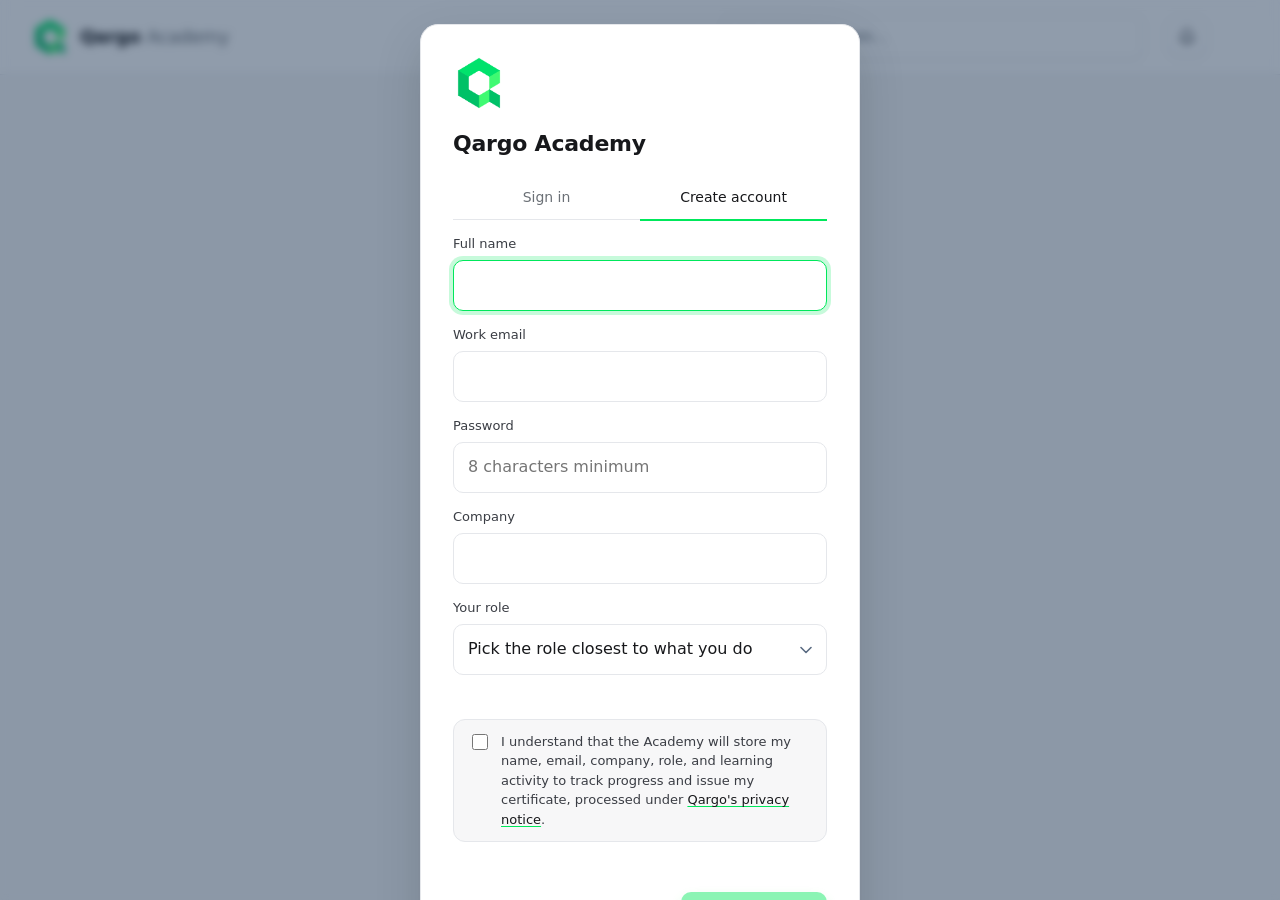
==== commit 88b8ae0e: "Serve Qargo icon locally to fix broken logo in PWA" ====
--- a/index.html
+++ b/index.html
@@ -14,7 +14,7 @@
   <header>
     <a href="#/" class="brand">
       <span class="mark" aria-hidden="true">
-        <img src="https://app.qargo.com/assets/Qargo_Icon.png" alt="Qargo" />
+        <img src="qargo-icon.png" alt="Qargo" />
       </span>
       <span>Qargo <span class="sub">Academy</span></span>
     </a>
